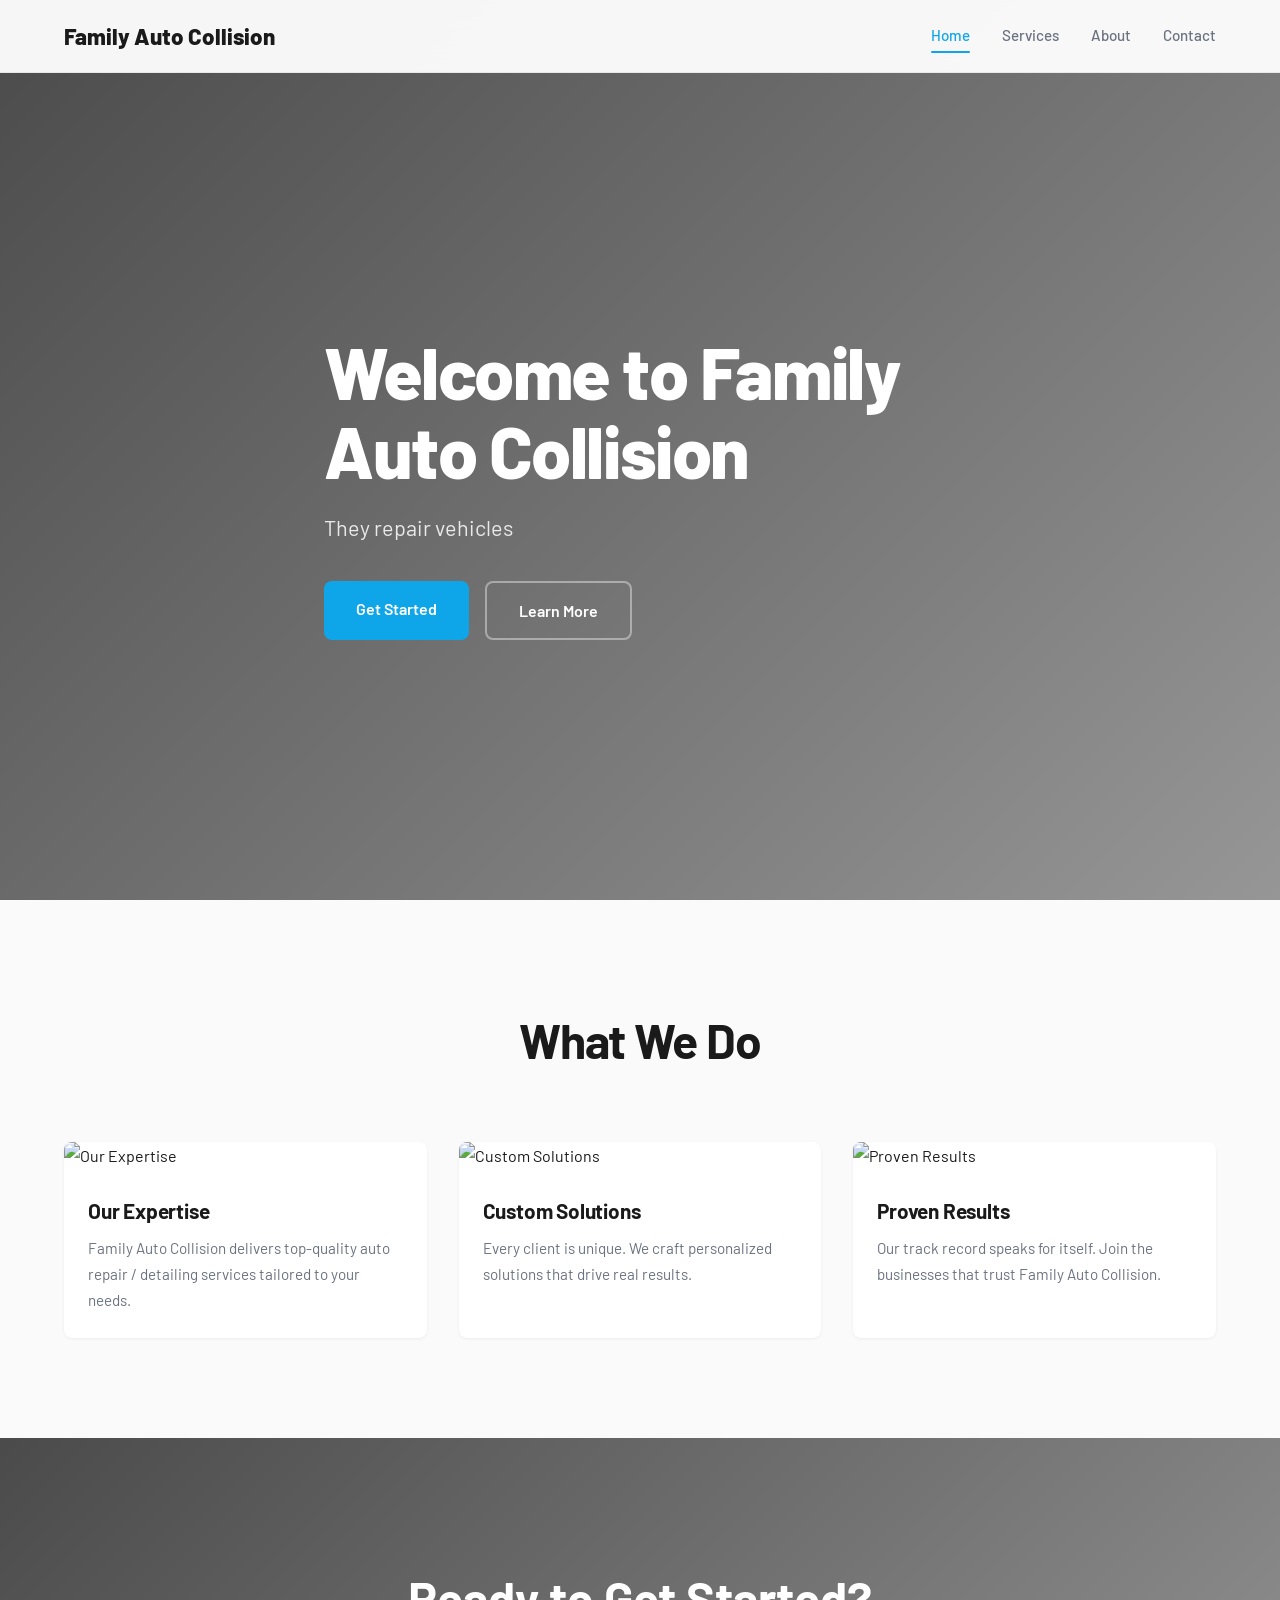
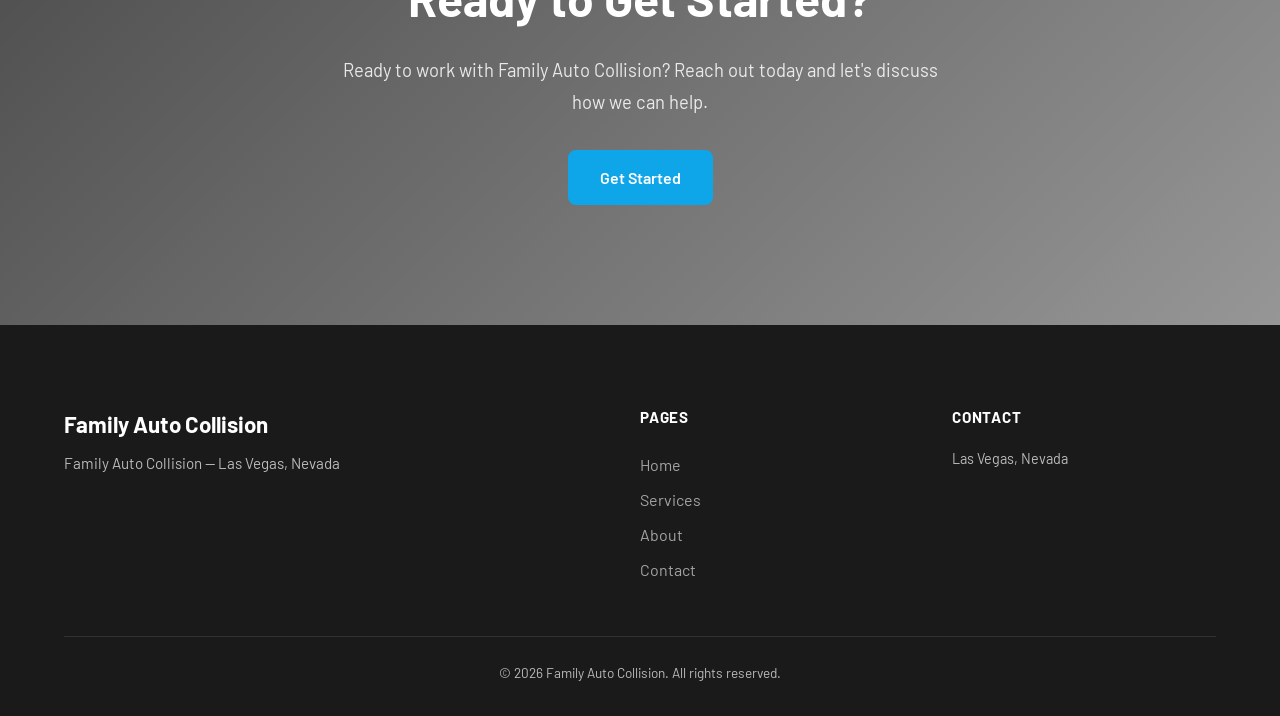
==== index.html @ 03ab0ad2 "Initial site build" ====
<!DOCTYPE html>
<html lang="en">
<head>
  <meta charset="UTF-8">
  <meta name="viewport" content="width=device-width, initial-scale=1.0">
  <title>Home | Family Auto Collision</title>
  <meta name="description" content="They repair vehicles">
  <meta property="og:title" content="Home | Family Auto Collision">
  <meta property="og:description" content="They repair vehicles">
  <meta property="og:image" content="https://images.pexels.com/photos/8986138/pexels-photo-8986138.jpeg?auto=compress&amp;cs=tinysrgb&amp;dpr=2&amp;h=650&amp;w=940">
  <meta property="og:type" content="website">
  <meta name="twitter:card" content="summary_large_image">
  <link rel="preconnect" href="https://fonts.googleapis.com">
  <link rel="preconnect" href="https://fonts.gstatic.com" crossorigin>
  <link href="https://fonts.googleapis.com/css2?family=Barlow:wght@400;600;700;800&family=Barlow:wght@300;400;500;600&display=swap" rel="stylesheet">
  <link rel="stylesheet" href="css/styles.css">
  <script type="application/ld+json">
  {
    "@context": "https://schema.org",
    "@type": "LocalBusiness",
    "name": "Family Auto Collision",
    "description": "They repair vehicles",
    "address": { "@type": "PostalAddress", "addressLocality": "Las Vegas, Nevada" }
  }
  </script>
</head>
<body>

  <nav class="navbar" id="navbar">
    <div class="container nav-container">
      <a href="index.html" class="logo">Family Auto Collision</a>
      <button class="hamburger" id="hamburger" aria-label="Toggle menu">
        <span></span><span></span><span></span>
      </button>
      <div class="nav-links" id="nav-links">
        <a href="index.html" class="active">Home</a>
          <a href="services.html" class="">Services</a>
          <a href="about.html" class="">About</a>
          <a href="contact.html" class="">Contact</a>
      </div>
    </div>
  </nav>

  <section class="hero" style="background-image: url('https://images.pexels.com/photos/8986138/pexels-photo-8986138.jpeg?auto=compress&amp;cs=tinysrgb&amp;dpr=2&amp;h=650&amp;w=940')">
    <div class="hero-overlay"></div>
    <div class="container hero-content">
      <h1 class="hero-title fade-in">Welcome to Family Auto Collision</h1>
      <p class="hero-subtitle fade-in">They repair vehicles</p>
      <div class="hero-ctas fade-in">
        <a href="contact.html" class="btn btn-primary">Get Started</a>
        <a href="services.html" class="btn btn-secondary">Learn More</a>
      </div>
    </div>
  </section>

  <section class="section services-preview">
    <div class="container">
      <h2 class="section-title fade-in">What We Do</h2>
      <div class="services-grid">
          <div class="service-card fade-in">
            <img src="https://images.pexels.com/photos/33814734/pexels-photo-33814734.jpeg?auto=compress&amp;cs=tinysrgb&amp;h=350" alt="Our Expertise" class="service-card-img" loading="lazy">
            <h3>Our Expertise</h3>
            <p>Family Auto Collision delivers top-quality auto repair / detailing services tailored to your needs.</p>
          </div>
          <div class="service-card fade-in">
            <img src="https://images.pexels.com/photos/474/black-and-white-car-vehicle-vintage.jpg?auto=compress&amp;cs=tinysrgb&amp;h=350" alt="Custom Solutions" class="service-card-img" loading="lazy">
            <h3>Custom Solutions</h3>
            <p>Every client is unique. We craft personalized solutions that drive real results.</p>
          </div>
          <div class="service-card fade-in">
            <img src="https://images.pexels.com/photos/17029940/pexels-photo-17029940.jpeg?auto=compress&amp;cs=tinysrgb&amp;h=350" alt="Proven Results" class="service-card-img" loading="lazy">
            <h3>Proven Results</h3>
            <p>Our track record speaks for itself. Join the businesses that trust Family Auto Collision.</p>
          </div>
      </div>
    </div>
  </section>


  <section class="section cta-section" style="background-image: url('https://images.pexels.com/photos/15319721/pexels-photo-15319721.jpeg?auto=compress&amp;cs=tinysrgb&amp;h=650&amp;w=940')">
    <div class="hero-overlay"></div>
    <div class="container cta-content">
      <h2 class="fade-in">Ready to Get Started?</h2>
      <p class="fade-in">Ready to work with Family Auto Collision? Reach out today and let's discuss how we can help.</p>
      <a href="contact.html" class="btn btn-primary fade-in">Get Started</a>
    </div>
  </section>


  <footer class="footer">
    <div class="container">
      <div class="footer-grid">
        <div class="footer-brand">
          <h3 class="footer-logo">Family Auto Collision</h3>
          <p class="footer-tagline">Family Auto Collision — Las Vegas, Nevada</p>
        </div>
        <div class="footer-links">
          <h4>Pages</h4>
          <a href="index.html">Home</a>
          <a href="services.html">Services</a>
          <a href="about.html">About</a>
          <a href="contact.html">Contact</a>
        </div>
        <div class="footer-contact">
          <h4>Contact</h4>
          <p>Las Vegas, Nevada</p>
          
        </div>
      </div>
      <div class="footer-bottom">
        <p>&copy; 2026 Family Auto Collision. All rights reserved.</p>
      </div>
    </div>
  </footer>
  <script src="js/main.js"></script>
</body>
</html>
---- css/styles.css ----
*, *::before, *::after { box-sizing: border-box; margin: 0; padding: 0; }

:root {
  --primary: #0EA5E9;
  --secondary: #df7849;
  --accent: #e8c630;
  --bg: #FAFAFA;
  --surface: #FFFFFF;
  --text: #1A1A1A;
  --text-muted: #6B7280;
  --radius: 8px;
  --font-display: 'Barlow', sans-serif;
  --font-body: 'Barlow', sans-serif;
}

html { scroll-behavior: smooth; }

body {
  font-family: var(--font-body);
  color: var(--text);
  background: var(--bg);
  line-height: 1.7;
  -webkit-font-smoothing: antialiased;
}

.container { max-width: 1200px; margin: 0 auto; padding: 0 24px; }

/* NAV */
.navbar {
  position: fixed; top: 0; left: 0; right: 0; z-index: 1000;
  background: rgba(255,255,255,0.95); backdrop-filter: blur(12px);
  border-bottom: 1px solid rgba(0,0,0,0.06);
  transition: box-shadow 0.3s;
}
.navbar.scrolled { box-shadow: 0 2px 20px rgba(0,0,0,0.08); }
.nav-container { display: flex; align-items: center; justify-content: space-between; height: 72px; }
.logo {
  font-family: var(--font-display); font-weight: 800; font-size: 1.4rem;
  color: var(--text); text-decoration: none;
}
.nav-links { display: flex; gap: 32px; }
.nav-links a {
  font-family: var(--font-body); font-weight: 500; font-size: 0.95rem;
  color: var(--text-muted); text-decoration: none; transition: color 0.2s;
  position: relative;
}
.nav-links a:hover, .nav-links a.active { color: var(--primary); }
.nav-links a.active::after {
  content: ''; position: absolute; bottom: -4px; left: 0; right: 0;
  height: 2px; background: var(--primary); border-radius: 1px;
}
.hamburger {
  display: none; flex-direction: column; gap: 5px; background: none;
  border: none; cursor: pointer; padding: 4px;
}
.hamburger span { display: block; width: 24px; height: 2px; background: var(--text); transition: 0.3s; border-radius: 1px; }
.hamburger.active span:nth-child(1) { transform: rotate(45deg) translate(5px, 5px); }
.hamburger.active span:nth-child(2) { opacity: 0; }
.hamburger.active span:nth-child(3) { transform: rotate(-45deg) translate(5px, -5px); }

/* HERO */
.hero {
  min-height: 100vh; display: flex; align-items: center;
  background-size: cover; background-position: center; position: relative;
}
.hero-overlay {
  position: absolute; inset: 0;
  background: linear-gradient(135deg, rgba(0,0,0,0.7) 0%, rgba(0,0,0,0.4) 100%);
}
.hero-content { position: relative; z-index: 1; max-width: 680px; padding-top: 72px; }
.hero-title {
  font-family: var(--font-display); font-size: clamp(2.5rem, 6vw, 4.5rem);
  font-weight: 800; color: #fff; line-height: 1.1; margin-bottom: 20px;
  letter-spacing: -0.02em;
}
.hero-subtitle { font-size: clamp(1.1rem, 2vw, 1.35rem); color: rgba(255,255,255,0.85); margin-bottom: 36px; line-height: 1.6; }
.hero-ctas { display: flex; gap: 16px; flex-wrap: wrap; }

/* BUTTONS */
.btn {
  display: inline-block; padding: 14px 32px; border-radius: var(--radius);
  font-family: var(--font-body); font-weight: 600; font-size: 1rem;
  text-decoration: none; transition: all 0.25s; cursor: pointer; border: none;
}
.btn-primary { background: var(--primary); color: #fff; }
.btn-primary:hover { filter: brightness(1.1); transform: translateY(-2px); box-shadow: 0 8px 25px rgba(0,0,0,0.15); }
.btn-secondary { background: transparent; color: #fff; border: 2px solid rgba(255,255,255,0.4); }
.btn-secondary:hover { border-color: #fff; background: rgba(255,255,255,0.1); }

/* SECTIONS */
.section { padding: 100px 0; }
.section-alt { background: var(--bg); }
.section-title {
  font-family: var(--font-display); font-size: clamp(2rem, 4vw, 3rem);
  font-weight: 700; text-align: center; margin-bottom: 60px;
  letter-spacing: -0.02em;
}
.page-hero {
  padding: 140px 0 60px; background: var(--surface);
  border-bottom: 1px solid rgba(0,0,0,0.06);
}
.page-hero h1 {
  font-family: var(--font-display); font-size: clamp(2.5rem, 5vw, 3.5rem);
  font-weight: 800; letter-spacing: -0.02em;
}
.page-hero p { color: var(--text-muted); font-size: 1.2rem; margin-top: 12px; }

/* SERVICES */
.services-grid { display: grid; grid-template-columns: repeat(auto-fit, minmax(320px, 1fr)); gap: 32px; }
.service-card {
  background: var(--surface); border-radius: var(--radius); overflow: hidden;
  box-shadow: 0 1px 3px rgba(0,0,0,0.06); transition: transform 0.3s, box-shadow 0.3s;
}
.service-card:hover { transform: translateY(-6px); box-shadow: 0 12px 40px rgba(0,0,0,0.1); }
.service-card-img { width: 100%; height: 220px; object-fit: cover; }
.service-card h3 {
  font-family: var(--font-display); font-size: 1.3rem; font-weight: 700;
  padding: 24px 24px 8px; letter-spacing: -0.01em;
}
.service-card p { padding: 0 24px 24px; color: var(--text-muted); font-size: 0.95rem; }

.services-detail-list { display: flex; flex-direction: column; gap: 80px; }
.service-detail {
  display: grid; grid-template-columns: 1fr 1fr; gap: 48px; align-items: center;
}
.service-detail:nth-child(even) { direction: rtl; }
.service-detail:nth-child(even) > * { direction: ltr; }
.service-detail-img { width: 100%; border-radius: var(--radius); object-fit: cover; aspect-ratio: 4/3; }
.service-detail-content h2 {
  font-family: var(--font-display); font-size: 2rem; font-weight: 700;
  margin-bottom: 16px; letter-spacing: -0.02em;
}
.service-detail-content p { color: var(--text-muted); margin-bottom: 24px; line-height: 1.7; }

/* TESTIMONIALS */
.testimonials-section { background: var(--surface); }
.testimonials-grid { display: grid; grid-template-columns: repeat(auto-fit, minmax(300px, 1fr)); gap: 32px; }
.testimonial-card {
  padding: 32px; background: var(--bg); border-radius: var(--radius);
  border: 1px solid rgba(0,0,0,0.06);
}
.stars { color: var(--accent); font-size: 1.2rem; margin-bottom: 16px; }
.testimonial-text { font-style: italic; color: var(--text); line-height: 1.7; margin-bottom: 16px; }
.testimonial-author { font-weight: 600; color: var(--text-muted); font-size: 0.9rem; }

/* CTA SECTION */
.cta-section {
  position: relative; background-size: cover; background-position: center;
  text-align: center; padding: 120px 0;
}
.cta-content { position: relative; z-index: 1; }
.cta-content h2 {
  font-family: var(--font-display); color: #fff;
  font-size: clamp(2rem, 4vw, 3rem); font-weight: 700; margin-bottom: 16px;
}
.cta-content p { color: rgba(255,255,255,0.85); font-size: 1.15rem; margin-bottom: 32px; max-width: 600px; margin-inline: auto; }

/* ABOUT */
.about-grid { display: grid; grid-template-columns: 1fr 1fr; gap: 64px; align-items: center; }
.about-grid-reverse { direction: rtl; }
.about-grid-reverse > * { direction: ltr; }
.about-text h2 {
  font-family: var(--font-display); font-size: 2.2rem; font-weight: 700;
  margin-bottom: 20px; letter-spacing: -0.02em;
}
.about-text p { color: var(--text-muted); line-height: 1.8; }
.about-image img { width: 100%; border-radius: var(--radius); object-fit: cover; aspect-ratio: 4/3; }

/* CONTACT */
.contact-grid { display: grid; grid-template-columns: 1.2fr 0.8fr; gap: 64px; }
.contact-form { display: flex; flex-direction: column; gap: 20px; }
.form-group { display: flex; flex-direction: column; gap: 6px; }
.form-group label { font-weight: 500; font-size: 0.9rem; color: var(--text); }
.form-group input, .form-group textarea {
  padding: 12px 16px; border: 1px solid rgba(0,0,0,0.12); border-radius: var(--radius);
  font-family: var(--font-body); font-size: 1rem; transition: border-color 0.2s;
  background: var(--surface);
}
.form-group input:focus, .form-group textarea:focus {
  outline: none; border-color: var(--primary); box-shadow: 0 0 0 3px rgba(13,148,136,0.1);
}
.contact-info h3 {
  font-family: var(--font-display); font-size: 1.5rem; font-weight: 700; margin-bottom: 24px;
}
.info-item { margin-bottom: 20px; }
.info-item strong { display: block; font-size: 0.85rem; text-transform: uppercase; letter-spacing: 0.05em; color: var(--primary); margin-bottom: 4px; }
.info-item p { color: var(--text-muted); }

/* FOOTER */
.footer { background: var(--text); color: rgba(255,255,255,0.7); padding: 80px 0 32px; }
.footer-grid { display: grid; grid-template-columns: 2fr 1fr 1fr; gap: 48px; margin-bottom: 48px; }
.footer-logo { font-family: var(--font-display); color: #fff; font-size: 1.4rem; margin-bottom: 8px; }
.footer-tagline { font-size: 0.95rem; }
.footer-links h4, .footer-contact h4 {
  color: #fff; font-family: var(--font-display); font-size: 0.95rem;
  text-transform: uppercase; letter-spacing: 0.05em; margin-bottom: 16px;
}
.footer-links a { display: block; color: rgba(255,255,255,0.6); text-decoration: none; padding: 4px 0; transition: color 0.2s; }
.footer-links a:hover { color: #fff; }
.footer-contact p { font-size: 0.9rem; margin-bottom: 4px; }
.footer-bottom {
  border-top: 1px solid rgba(255,255,255,0.1); padding-top: 24px; text-align: center; font-size: 0.85rem;
}

/* ANIMATIONS */
.fade-in { opacity: 0; transform: translateY(24px); transition: opacity 0.6s ease, transform 0.6s ease; }
.fade-in.visible { opacity: 1; transform: translateY(0); }

/* RESPONSIVE */
@media (max-width: 768px) {
  .hamburger { display: flex; }
  .nav-links {
    position: fixed; top: 72px; left: 0; right: 0; background: var(--surface);
    flex-direction: column; padding: 24px; gap: 16px;
    transform: translateY(-100%); opacity: 0; transition: 0.3s; pointer-events: none;
    box-shadow: 0 4px 20px rgba(0,0,0,0.1);
  }
  .nav-links.open { transform: translateY(0); opacity: 1; pointer-events: all; }
  .hero-content { padding: 0 8px; padding-top: 72px; }
  .services-grid { grid-template-columns: 1fr; }
  .service-detail { grid-template-columns: 1fr; }
  .service-detail:nth-child(even) { direction: ltr; }
  .about-grid, .about-grid-reverse { grid-template-columns: 1fr; direction: ltr; }
  .contact-grid { grid-template-columns: 1fr; }
  .footer-grid { grid-template-columns: 1fr; }
  .testimonials-grid { grid-template-columns: 1fr; }
}
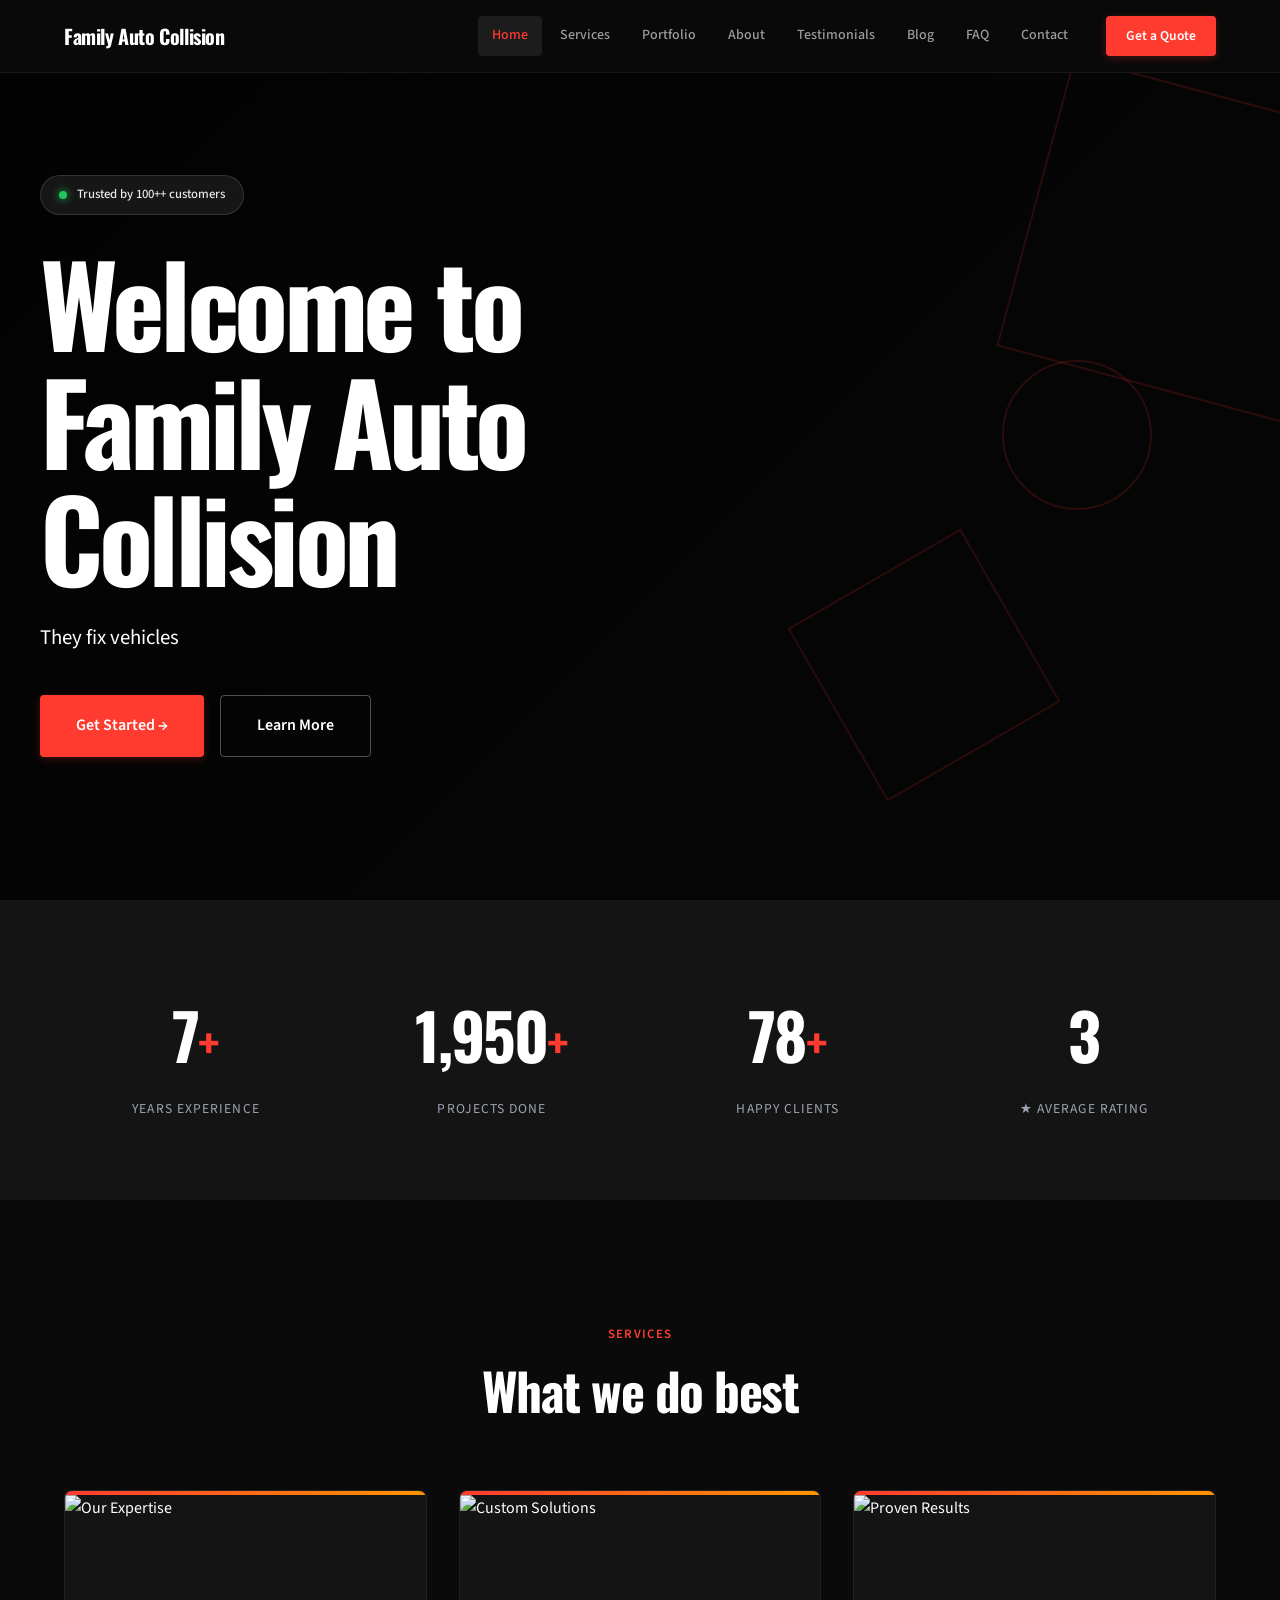
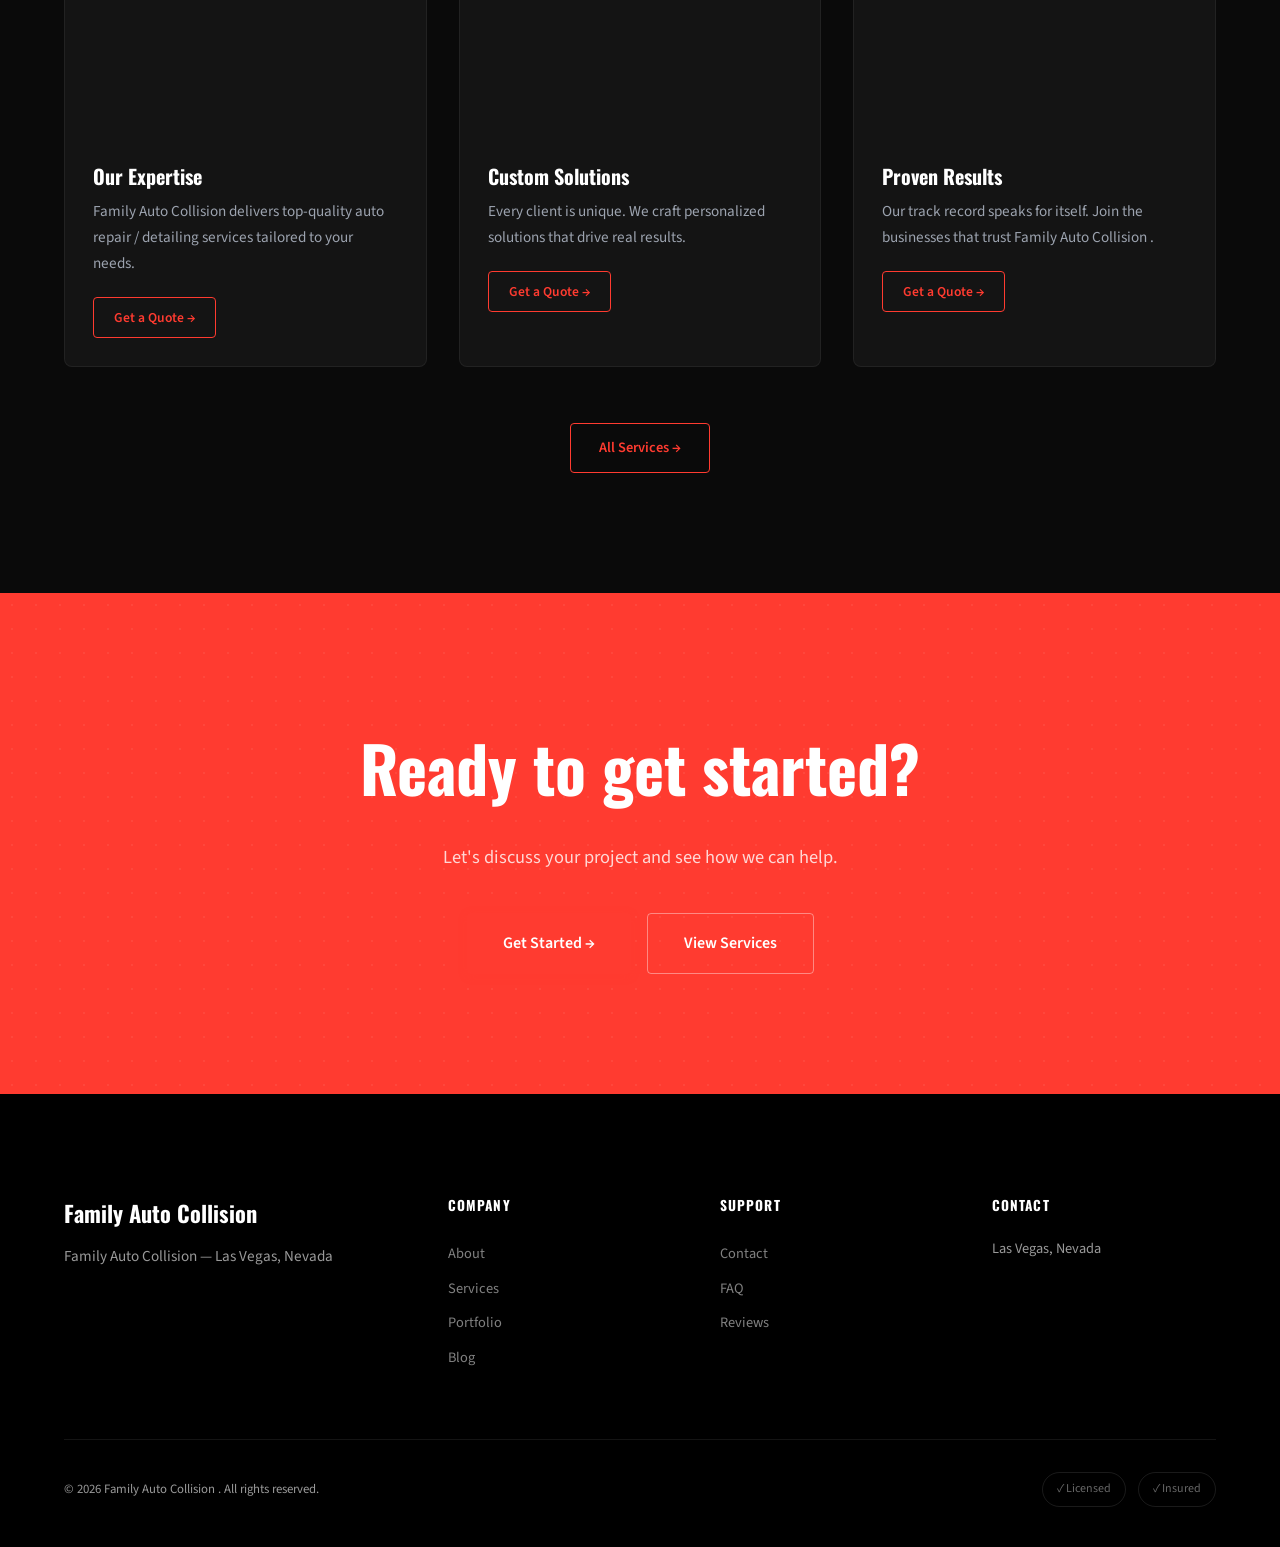
==== commit 9526e9db: "Initial site build" ====
--- a/index.html
+++ b/index.html
@@ -1,114 +1,160 @@
 <!DOCTYPE html>
-<html lang="en">
+<html lang="en" data-personality="bold">
 <head>
   <meta charset="UTF-8">
   <meta name="viewport" content="width=device-width, initial-scale=1.0">
-  <title>Home | Family Auto Collision</title>
-  <meta name="description" content="They repair vehicles">
-  <meta property="og:title" content="Home | Family Auto Collision">
-  <meta property="og:description" content="They repair vehicles">
-  <meta property="og:image" content="https://images.pexels.com/photos/8986138/pexels-photo-8986138.jpeg?auto=compress&amp;cs=tinysrgb&amp;dpr=2&amp;h=650&amp;w=940">
+  <title>Home | Family Auto Collision </title>
+  <meta name="description" content="They fix vehicles ">
+  <meta property="og:title" content="Home | Family Auto Collision ">
+  <meta property="og:description" content="They fix vehicles ">
+  <meta property="og:image" content="https://images.pexels.com/photos/33814734/pexels-photo-33814734.jpeg?auto=compress&amp;cs=tinysrgb&amp;dpr=2&amp;h=650&amp;w=940">
   <meta property="og:type" content="website">
   <meta name="twitter:card" content="summary_large_image">
   <link rel="preconnect" href="https://fonts.googleapis.com">
   <link rel="preconnect" href="https://fonts.gstatic.com" crossorigin>
-  <link href="https://fonts.googleapis.com/css2?family=Barlow:wght@400;600;700;800&family=Barlow:wght@300;400;500;600&display=swap" rel="stylesheet">
+  <link href="https://fonts.googleapis.com/css2?family=Oswald:wght@300;400;500;600;700;800;900&family=Source%20Sans%203:wght@300;400;500;600&display=swap" rel="stylesheet">
   <link rel="stylesheet" href="css/styles.css">
   <script type="application/ld+json">
-  {
-    "@context": "https://schema.org",
-    "@type": "LocalBusiness",
-    "name": "Family Auto Collision",
-    "description": "They repair vehicles",
-    "address": { "@type": "PostalAddress", "addressLocality": "Las Vegas, Nevada" }
-  }
+  { "@context":"https://schema.org", "@type":"LocalBusiness",
+    "name":"Family Auto Collision ", "description":"They fix vehicles ",
+    "address":{"@type":"PostalAddress","addressLocality":"Las Vegas, Nevada"} }
   </script>
 </head>
 <body>
 
-  <nav class="navbar" id="navbar">
-    <div class="container nav-container">
-      <a href="index.html" class="logo">Family Auto Collision</a>
-      <button class="hamburger" id="hamburger" aria-label="Toggle menu">
+  <nav class="nav nav--dark" id="nav">
+    <div class="nav__inner">
+      <a href="index.html" class="nav__logo">Family Auto Collision </a>
+      <button class="nav__toggle" id="navToggle" aria-label="Menu">
         <span></span><span></span><span></span>
       </button>
-      <div class="nav-links" id="nav-links">
-        <a href="index.html" class="active">Home</a>
-          <a href="services.html" class="">Services</a>
-          <a href="about.html" class="">About</a>
-          <a href="contact.html" class="">Contact</a>
+      <div class="nav__menu" id="navMenu">
+        <div class="nav__links"><a href="index.html" class="active">Home</a>
+            <a href="services.html" class="">Services</a>
+            <a href="portfolio.html" class="">Portfolio</a>
+            <a href="about.html" class="">About</a>
+            <a href="testimonials.html" class="">Testimonials</a>
+            <a href="blog.html" class="">Blog</a>
+            <a href="faq.html" class="">FAQ</a>
+            <a href="contact.html" class="">Contact</a></div>
+        <a href="contact.html" class="btn btn--sm btn--primary nav__cta">Get a Quote</a>
       </div>
     </div>
   </nav>
 
-  <section class="hero" style="background-image: url('https://images.pexels.com/photos/8986138/pexels-photo-8986138.jpeg?auto=compress&amp;cs=tinysrgb&amp;dpr=2&amp;h=650&amp;w=940')">
-    <div class="hero-overlay"></div>
-    <div class="container hero-content">
-      <h1 class="hero-title fade-in">Welcome to Family Auto Collision</h1>
-      <p class="hero-subtitle fade-in">They repair vehicles</p>
-      <div class="hero-ctas fade-in">
-        <a href="contact.html" class="btn btn-primary">Get Started</a>
-        <a href="services.html" class="btn btn-secondary">Learn More</a>
+  <section class="hero hero--bold" style="--hero-bg:url('https://images.pexels.com/photos/33814734/pexels-photo-33814734.jpeg?auto=compress&amp;cs=tinysrgb&amp;dpr=2&amp;h=650&amp;w=940')">
+    <div class="hero__bg"></div>
+    <div class="hero__overlay"></div>
+    <div class="hero__geometric"><div></div><div></div><div></div></div>
+    <div class="container hero__inner">
+      <div class="hero__content">
+        <div class="hero__badge reveal"><span class="hero__badge-dot"></span>Trusted by 100++ customers</div>
+        <h1 class="hero__title reveal">Welcome to Family Auto Collision </h1>
+        <p class="hero__subtitle reveal">They fix vehicles </p>
+        <div class="hero__actions reveal">
+          <a href="contact.html" class="btn btn--primary btn--lg">Get Started →</a>
+          <a href="services.html" class="btn btn--ghost btn--lg">Learn More</a>
+        </div>
       </div>
     </div>
   </section>
 
-  <section class="section services-preview">
+  <section class="stats ">
     <div class="container">
-      <h2 class="section-title fade-in">What We Do</h2>
-      <div class="services-grid">
-          <div class="service-card fade-in">
-            <img src="https://images.pexels.com/photos/33814734/pexels-photo-33814734.jpeg?auto=compress&amp;cs=tinysrgb&amp;h=350" alt="Our Expertise" class="service-card-img" loading="lazy">
-            <h3>Our Expertise</h3>
-            <p>Family Auto Collision delivers top-quality auto repair / detailing services tailored to your needs.</p>
-          </div>
-          <div class="service-card fade-in">
-            <img src="https://images.pexels.com/photos/474/black-and-white-car-vehicle-vintage.jpg?auto=compress&amp;cs=tinysrgb&amp;h=350" alt="Custom Solutions" class="service-card-img" loading="lazy">
-            <h3>Custom Solutions</h3>
-            <p>Every client is unique. We craft personalized solutions that drive real results.</p>
-          </div>
-          <div class="service-card fade-in">
-            <img src="https://images.pexels.com/photos/17029940/pexels-photo-17029940.jpeg?auto=compress&amp;cs=tinysrgb&amp;h=350" alt="Proven Results" class="service-card-img" loading="lazy">
-            <h3>Proven Results</h3>
-            <p>Our track record speaks for itself. Join the businesses that trust Family Auto Collision.</p>
-          </div>
+      <div class="stats__grid">
+        <div class="stats__item reveal">
+          <span class="stats__number" data-count="10">0</span><span class="stats__plus">+</span>
+          <span class="stats__label">Years Experience</span>
+        </div>
+        <div class="stats__item reveal">
+          <span class="stats__number" data-count="2500">0</span><span class="stats__plus">+</span>
+          <span class="stats__label">Projects Done</span>
+        </div>
+        <div class="stats__item reveal">
+          <span class="stats__number" data-count="100">0</span><span class="stats__plus">+</span>
+          <span class="stats__label">Happy Clients</span>
+        </div>
+        <div class="stats__item reveal">
+          <span class="stats__number" data-count="5.0">0</span>
+          <span class="stats__label">★ Average Rating</span>
+        </div>
+      </div>
+    </div>
+  </section>
+  <section class="section">
+    <div class="container">
+      <div class="section__header"><span class="section__badge reveal">Services</span>
+        <h2 class="section__title reveal">What we do best</h2></div>
+      <div class="grid grid--3">
+            <div class="card reveal">
+              <div class="card__accent"></div>
+              <img src="https://images.pexels.com/photos/33814734/pexels-photo-33814734.jpeg?auto=compress&amp;cs=tinysrgb&amp;h=350" alt="Our Expertise" class="card__img" loading="lazy">
+              <div class="card__body">
+                <h3 class="card__title">Our Expertise</h3>
+                <p class="card__text">Family Auto Collision  delivers top-quality auto repair / detailing services tailored to your needs.</p>
+                <a href="contact.html" class="btn btn--sm btn--outline">Get a Quote →</a>
+              </div>
+            </div>
+            <div class="card reveal">
+              <div class="card__accent"></div>
+              <img src="https://images.pexels.com/photos/474/black-and-white-car-vehicle-vintage.jpg?auto=compress&amp;cs=tinysrgb&amp;h=350" alt="Custom Solutions" class="card__img" loading="lazy">
+              <div class="card__body">
+                <h3 class="card__title">Custom Solutions</h3>
+                <p class="card__text">Every client is unique. We craft personalized solutions that drive real results.</p>
+                <a href="contact.html" class="btn btn--sm btn--outline">Get a Quote →</a>
+              </div>
+            </div>
+            <div class="card reveal">
+              <div class="card__accent"></div>
+              <img src="https://images.pexels.com/photos/17029940/pexels-photo-17029940.jpeg?auto=compress&amp;cs=tinysrgb&amp;h=350" alt="Proven Results" class="card__img" loading="lazy">
+              <div class="card__body">
+                <h3 class="card__title">Proven Results</h3>
+                <p class="card__text">Our track record speaks for itself. Join the businesses that trust Family Auto Collision .</p>
+                <a href="contact.html" class="btn btn--sm btn--outline">Get a Quote →</a>
+              </div>
+            </div></div>
+      <div class="section__cta reveal"><a href="services.html" class="btn btn--outline">All Services →</a></div>
+    </div>
+  </section>
+
+
+  <section class="cta-block">
+    <div class="cta-block__pattern"></div>
+    <div class="container cta-block__inner">
+      <h2 class="cta-block__title reveal">Ready to get started?</h2>
+      <p class="cta-block__text reveal">Let's discuss your project and see how we can help.</p>
+      <div class="cta-block__buttons reveal">
+        <a href="contact.html" class="btn btn--primary btn--lg">Get Started →</a>
+        <a href="services.html" class="btn btn--outline-white btn--lg">View Services</a>
       </div>
     </div>
   </section>
 
-
-  <section class="section cta-section" style="background-image: url('https://images.pexels.com/photos/15319721/pexels-photo-15319721.jpeg?auto=compress&amp;cs=tinysrgb&amp;h=650&amp;w=940')">
-    <div class="hero-overlay"></div>
-    <div class="container cta-content">
-      <h2 class="fade-in">Ready to Get Started?</h2>
-      <p class="fade-in">Ready to work with Family Auto Collision? Reach out today and let's discuss how we can help.</p>
-      <a href="contact.html" class="btn btn-primary fade-in">Get Started</a>
-    </div>
-  </section>
-
-
   <footer class="footer">
     <div class="container">
-      <div class="footer-grid">
-        <div class="footer-brand">
-          <h3 class="footer-logo">Family Auto Collision</h3>
-          <p class="footer-tagline">Family Auto Collision — Las Vegas, Nevada</p>
+      <div class="footer__top">
+        <div class="footer__brand">
+          <a href="index.html" class="footer__logo">Family Auto Collision </a>
+          <p class="footer__tagline">Family Auto Collision  — Las Vegas, Nevada</p>
         </div>
-        <div class="footer-links">
-          <h4>Pages</h4>
-          <a href="index.html">Home</a>
-          <a href="services.html">Services</a>
-          <a href="about.html">About</a>
-          <a href="contact.html">Contact</a>
+        <div class="footer__col">
+          <h4>Company</h4>
+          <a href="about.html">About</a><a href="services.html">Services</a>
+          <a href="portfolio.html">Portfolio</a><a href="blog.html">Blog</a>
         </div>
-        <div class="footer-contact">
+        <div class="footer__col">
+          <h4>Support</h4>
+          <a href="contact.html">Contact</a><a href="faq.html">FAQ</a>
+          <a href="testimonials.html">Reviews</a>
+        </div>
+        <div class="footer__col">
           <h4>Contact</h4>
           <p>Las Vegas, Nevada</p>
-          
         </div>
       </div>
-      <div class="footer-bottom">
-        <p>&copy; 2026 Family Auto Collision. All rights reserved.</p>
+      <div class="footer__bottom">
+        <p>&copy; 2026 Family Auto Collision . All rights reserved.</p>
+        <div class="footer__badges"><span class="badge">✓ Licensed</span><span class="badge">✓ Insured</span></div>
       </div>
     </div>
   </footer>
--- a/css/styles.css
+++ b/css/styles.css
@@ -1,227 +1,261 @@
 *, *::before, *::after { box-sizing: border-box; margin: 0; padding: 0; }
-
 :root {
-  --primary: #0EA5E9;
-  --secondary: #df7849;
-  --accent: #e8c630;
-  --bg: #FAFAFA;
-  --surface: #FFFFFF;
-  --text: #1A1A1A;
-  --text-muted: #6B7280;
-  --radius: 8px;
-  --font-display: 'Barlow', sans-serif;
-  --font-body: 'Barlow', sans-serif;
+  --primary: #FF3B30; --secondary: #1A1A1A; --accent: #FF9500;
+  --bg: #0A0A0A; --surface: #141414; --surface-alt: #1E1E1E;
+  --text: #FFFFFF; --text-muted: #9CA3AF; --text-light: #6B7280;
+  --hero-bg-color: #000000; --hero-text: #FFFFFF;
+  --radius: 4px; --radius-lg: 8px;
+  --font-display: 'Oswald', system-ui, sans-serif;
+  --font-body: 'Source Sans 3', system-ui, sans-serif;
+  --display-weight: 900; --body-weight: 400;
+  --headline-size: clamp(3.5rem, 9vw, 7rem);
+  --section-padding: 120px;
+  --transition: 0.3s cubic-bezier(0.4, 0, 0.2, 1);
+  --shadow-sm: 0 1px 3px rgba(0,0,0,0.3);
+  --shadow-md: 0 4px 16px rgba(0,0,0,0.4);
+  --shadow-lg: 0 12px 40px rgba(0,0,0,0.5);
+  --shadow-xl: 0 24px 64px rgba(0,0,0,0.6);
 }
-
 html { scroll-behavior: smooth; }
-
-body {
-  font-family: var(--font-body);
-  color: var(--text);
-  background: var(--bg);
-  line-height: 1.7;
-  -webkit-font-smoothing: antialiased;
-}
-
+body { font-family: var(--font-body); font-weight: var(--body-weight); color: var(--text); background: var(--bg); line-height: 1.7; -webkit-font-smoothing: antialiased; overflow-x: hidden; }
 .container { max-width: 1200px; margin: 0 auto; padding: 0 24px; }
+.container--sm { max-width: 800px; }
 
 /* NAV */
-.navbar {
-  position: fixed; top: 0; left: 0; right: 0; z-index: 1000;
-  background: rgba(255,255,255,0.95); backdrop-filter: blur(12px);
-  border-bottom: 1px solid rgba(0,0,0,0.06);
-  transition: box-shadow 0.3s;
-}
-.navbar.scrolled { box-shadow: 0 2px 20px rgba(0,0,0,0.08); }
-.nav-container { display: flex; align-items: center; justify-content: space-between; height: 72px; }
-.logo {
-  font-family: var(--font-display); font-weight: 800; font-size: 1.4rem;
-  color: var(--text); text-decoration: none;
-}
-.nav-links { display: flex; gap: 32px; }
-.nav-links a {
-  font-family: var(--font-body); font-weight: 500; font-size: 0.95rem;
-  color: var(--text-muted); text-decoration: none; transition: color 0.2s;
-  position: relative;
-}
-.nav-links a:hover, .nav-links a.active { color: var(--primary); }
-.nav-links a.active::after {
-  content: ''; position: absolute; bottom: -4px; left: 0; right: 0;
-  height: 2px; background: var(--primary); border-radius: 1px;
-}
-.hamburger {
-  display: none; flex-direction: column; gap: 5px; background: none;
-  border: none; cursor: pointer; padding: 4px;
-}
-.hamburger span { display: block; width: 24px; height: 2px; background: var(--text); transition: 0.3s; border-radius: 1px; }
-.hamburger.active span:nth-child(1) { transform: rotate(45deg) translate(5px, 5px); }
-.hamburger.active span:nth-child(2) { opacity: 0; }
-.hamburger.active span:nth-child(3) { transform: rotate(-45deg) translate(5px, -5px); }
-
-/* HERO */
-.hero {
-  min-height: 100vh; display: flex; align-items: center;
-  background-size: cover; background-position: center; position: relative;
-}
-.hero-overlay {
-  position: absolute; inset: 0;
-  background: linear-gradient(135deg, rgba(0,0,0,0.7) 0%, rgba(0,0,0,0.4) 100%);
-}
-.hero-content { position: relative; z-index: 1; max-width: 680px; padding-top: 72px; }
-.hero-title {
-  font-family: var(--font-display); font-size: clamp(2.5rem, 6vw, 4.5rem);
-  font-weight: 800; color: #fff; line-height: 1.1; margin-bottom: 20px;
-  letter-spacing: -0.02em;
-}
-.hero-subtitle { font-size: clamp(1.1rem, 2vw, 1.35rem); color: rgba(255,255,255,0.85); margin-bottom: 36px; line-height: 1.6; }
-.hero-ctas { display: flex; gap: 16px; flex-wrap: wrap; }
+.nav { position: fixed; top: 0; left: 0; right: 0; z-index: 1000; background: rgba(10,10,10,0.9); backdrop-filter: blur(20px); border-bottom: 1px solid rgba(255,255,255,0.06); transition: var(--transition); }
+.nav.scrolled { box-shadow: 0 1px 12px rgba(0,0,0,0.4); }
+.nav__inner { max-width: 1200px; margin: 0 auto; padding: 0 24px; display: flex; align-items: center; justify-content: space-between; height: 72px; }
+.nav__logo { font-family: var(--font-display); font-weight: var(--display-weight); font-size: 1.25rem; color: #fff; text-decoration: none; letter-spacing: -0.02em; }
+.nav__menu { display: flex; align-items: center; gap: 8px; }
+.nav__links { display: flex; gap: 4px; }
+.nav__links a { font-weight: 500; font-size: 0.875rem; color: rgba(255,255,255,0.6); text-decoration: none; padding: 8px 14px; border-radius: var(--radius); transition: var(--transition); }
+.nav__links a:hover { color: #fff; background: rgba(255,255,255,0.06); }
+.nav__links a.active { color: var(--primary); background: rgba(255,255,255,0.08); }
+.nav__cta { margin-left: 16px; }
+.nav__toggle { display: none; flex-direction: column; gap: 5px; background: none; border: none; cursor: pointer; padding: 8px; z-index: 1001; }
+.nav__toggle span { display: block; width: 22px; height: 2px; background: #fff; transition: var(--transition); border-radius: 2px; }
+.nav__toggle.active span:nth-child(1) { transform: rotate(45deg) translate(5px,5px); }
+.nav__toggle.active span:nth-child(2) { opacity: 0; }
+.nav__toggle.active span:nth-child(3) { transform: rotate(-45deg) translate(5px,-5px); }
+
+/* HERO BASE */
+.hero { min-height: 100vh; display: flex; align-items: center; position: relative; overflow: hidden; padding-top: 72px; }
+.hero__bg { position: absolute; inset: 0; background-image: var(--hero-bg); background-size: cover; background-position: center; }
+.hero__overlay { position: absolute; inset: 0; background: linear-gradient(135deg, rgba(0,0,0,0.75), rgba(0,0,0,0.4)); }
+.hero__inner { position: relative; z-index: 2; padding: 80px 0 120px; width: 100%; }
+.hero__content { max-width: 720px; }
+.hero__badge { display: inline-flex; align-items: center; gap: 10px; padding: 8px 18px; border-radius: 100px; font-size: 0.8rem; font-weight: 500; margin-bottom: 28px; }
+.hero__badge-dot { width: 8px; height: 8px; background: #22c55e; border-radius: 50%; box-shadow: 0 0 8px #22c55e; animation: pulse 2s infinite; }
+@keyframes pulse { 0%,100% { opacity:1; } 50% { opacity:0.4; } }
+.hero__title { font-family: var(--font-display); font-size: var(--headline-size); font-weight: var(--display-weight); line-height: 1.05; letter-spacing: -0.04em; margin-bottom: 24px; }
+.hero__subtitle { font-size: clamp(1.1rem, 2vw, 1.3rem); line-height: 1.7; margin-bottom: 40px; max-width: 560px; }
+.hero__actions { display: flex; gap: 16px; flex-wrap: wrap; }
+.hero__divider { width: 48px; height: 2px; background: var(--accent); margin-bottom: 24px; }
+
+/* HERO VARIANTS */
+.hero--bold .hero__title, .hero--bold .hero__subtitle { color: #fff; }
+.hero--bold .hero__badge { background: rgba(255,255,255,0.08); border: 1px solid rgba(255,255,255,0.12); color: rgba(255,255,255,0.9); }
+.hero--bold .hero__geometric { position: absolute; inset: 0; z-index: 1; overflow: hidden; }
+.hero--bold .hero__geometric div { position: absolute; border: 2px solid var(--primary); opacity: 0.15; }
+.hero--bold .hero__geometric div:nth-child(1) { width: 300px; height: 300px; top: 10%; right: -50px; transform: rotate(15deg); }
+.hero--bold .hero__geometric div:nth-child(2) { width: 200px; height: 200px; bottom: 15%; right: 20%; transform: rotate(-30deg); }
+.hero--bold .hero__geometric div:nth-child(3) { width: 150px; height: 150px; top: 40%; right: 10%; border-radius: 50%; }
+
+.hero--elegant { background: var(--hero-bg-color); min-height: 90vh; }
+.hero--elegant .hero__inner--split { display: grid; grid-template-columns: 1fr 1fr; gap: 80px; align-items: center; }
+.hero--elegant .hero__title { color: var(--hero-text); font-weight: 600; letter-spacing: -0.03em; }
+.hero--elegant .hero__subtitle { color: var(--text-muted); }
+.hero--elegant .hero__media img { width: 100%; border-radius: var(--radius-lg); object-fit: cover; aspect-ratio: 3/4; }
+
+.hero--friendly { background: var(--hero-bg-color); }
+.hero--friendly .hero__title { color: var(--hero-text); }
+.hero--friendly .hero__subtitle { color: var(--text-muted); margin-left: auto; margin-right: auto; }
+.hero--friendly .hero__badge { background: var(--surface); border: 1px solid rgba(0,0,0,0.08); color: var(--text); font-size: 1rem; padding: 10px 24px; border-radius: var(--radius-lg); }
+.hero--friendly .hero__shapes { position: absolute; inset: 0; overflow: hidden; z-index: 0; }
+.hero--friendly .hero__shapes div { position: absolute; border-radius: 50%; opacity: 0.08; }
+.hero--friendly .hero__shapes div:nth-child(1) { width: 400px; height: 400px; background: var(--primary); top: -100px; right: -100px; }
+.hero--friendly .hero__shapes div:nth-child(2) { width: 300px; height: 300px; background: var(--secondary); bottom: -50px; left: -80px; }
+.hero--friendly .hero__shapes div:nth-child(3) { width: 200px; height: 200px; background: var(--accent); top: 50%; left: 60%; }
+
+.hero--modern { background: var(--hero-bg-color); }
+.hero--modern .hero__mesh { position: absolute; inset: 0; background: radial-gradient(at 30% 20%, color-mix(in srgb, var(--primary) 8%, transparent) 0%, transparent 60%), radial-gradient(at 70% 80%, color-mix(in srgb, var(--accent) 6%, transparent) 0%, transparent 50%); }
+.hero--modern .hero__title { color: var(--hero-text); }
+.hero--modern .hero__subtitle { color: var(--text-muted); margin-left: auto; margin-right: auto; }
+.hero--modern .hero__badge { background: var(--surface); border: 1px solid rgba(0,0,0,0.08); color: var(--text-muted); }
+
+.hero--trustworthy .hero__title { color: #fff; }
+.hero--trustworthy .hero__subtitle { color: rgba(255,255,255,0.8); }
+.hero--trustworthy .hero__badges-strip { display: flex; gap: 12px; flex-wrap: wrap; margin-bottom: 28px; }
+.trust-badge { background: rgba(255,255,255,0.1); border: 1px solid rgba(255,255,255,0.2); color: rgba(255,255,255,0.9); padding: 6px 16px; border-radius: 4px; font-size: 0.8rem; font-weight: 600; }
+
+.hero--energetic .hero__gradient-overlay { position: absolute; inset: 0; background: linear-gradient(135deg, rgba(220,38,38,0.6), rgba(124,58,237,0.4), rgba(0,0,0,0.8)); }
+.hero--energetic .hero__diagonal { position: absolute; bottom: -2px; left: 0; right: 0; height: 120px; background: var(--bg); clip-path: polygon(0 100%, 100% 0, 100% 100%); z-index: 3; }
+.hero--energetic .hero__title { color: #fff; text-transform: uppercase; letter-spacing: -0.02em; }
+.hero--energetic .hero__subtitle { color: rgba(255,255,255,0.7); }
+.hero--energetic .hero__badge { background: rgba(255,255,255,0.08); border: 1px solid rgba(255,255,255,0.15); color: rgba(255,255,255,0.9); letter-spacing: 0.15em; text-transform: uppercase; font-size: 0.75rem; }
+.btn--glow { box-shadow: 0 0 30px color-mix(in srgb, var(--primary) 40%, transparent); }
+.btn--glow:hover { box-shadow: 0 0 50px color-mix(in srgb, var(--primary) 60%, transparent); }
 
 /* BUTTONS */
-.btn {
-  display: inline-block; padding: 14px 32px; border-radius: var(--radius);
-  font-family: var(--font-body); font-weight: 600; font-size: 1rem;
-  text-decoration: none; transition: all 0.25s; cursor: pointer; border: none;
-}
-.btn-primary { background: var(--primary); color: #fff; }
-.btn-primary:hover { filter: brightness(1.1); transform: translateY(-2px); box-shadow: 0 8px 25px rgba(0,0,0,0.15); }
-.btn-secondary { background: transparent; color: #fff; border: 2px solid rgba(255,255,255,0.4); }
-.btn-secondary:hover { border-color: #fff; background: rgba(255,255,255,0.1); }
+.btn { display: inline-flex; align-items: center; justify-content: center; padding: 12px 28px; border-radius: var(--radius); font-family: var(--font-body); font-weight: 600; font-size: 0.9rem; text-decoration: none; transition: all 0.25s; cursor: pointer; border: none; min-height: 44px; white-space: nowrap; }
+.btn--sm { padding: 8px 20px; font-size: 0.85rem; min-height: 36px; }
+.btn--lg { padding: 16px 36px; font-size: 1rem; min-height: 52px; }
+.btn--full { width: 100%; }
+.btn--primary { background: var(--primary); color: #fff; box-shadow: 0 2px 8px color-mix(in srgb, var(--primary) 25%, transparent); }
+.btn--primary:hover { filter: brightness(1.1); transform: translateY(-2px); box-shadow: 0 8px 24px color-mix(in srgb, var(--primary) 35%, transparent); }
+.btn--ghost { background: transparent; color: #fff; border: 1.5px solid rgba(255,255,255,0.3); }
+.btn--ghost:hover { background: rgba(255,255,255,0.1); border-color: rgba(255,255,255,0.5); }
+.btn--outline { background: transparent; color: var(--primary); border: 1.5px solid var(--primary); }
+.btn--outline:hover { background: var(--primary); color: #fff; }
+.btn--outline-white { background: transparent; color: #fff; border: 1.5px solid rgba(255,255,255,0.4); }
+.btn--outline-white:hover { background: rgba(255,255,255,0.15); border-color: #fff; }
 
 /* SECTIONS */
-.section { padding: 100px 0; }
-.section-alt { background: var(--bg); }
-.section-title {
-  font-family: var(--font-display); font-size: clamp(2rem, 4vw, 3rem);
-  font-weight: 700; text-align: center; margin-bottom: 60px;
-  letter-spacing: -0.02em;
-}
-.page-hero {
-  padding: 140px 0 60px; background: var(--surface);
-  border-bottom: 1px solid rgba(0,0,0,0.06);
-}
-.page-hero h1 {
-  font-family: var(--font-display); font-size: clamp(2.5rem, 5vw, 3.5rem);
-  font-weight: 800; letter-spacing: -0.02em;
-}
-.page-hero p { color: var(--text-muted); font-size: 1.2rem; margin-top: 12px; }
-
-/* SERVICES */
-.services-grid { display: grid; grid-template-columns: repeat(auto-fit, minmax(320px, 1fr)); gap: 32px; }
-.service-card {
-  background: var(--surface); border-radius: var(--radius); overflow: hidden;
-  box-shadow: 0 1px 3px rgba(0,0,0,0.06); transition: transform 0.3s, box-shadow 0.3s;
-}
-.service-card:hover { transform: translateY(-6px); box-shadow: 0 12px 40px rgba(0,0,0,0.1); }
-.service-card-img { width: 100%; height: 220px; object-fit: cover; }
-.service-card h3 {
-  font-family: var(--font-display); font-size: 1.3rem; font-weight: 700;
-  padding: 24px 24px 8px; letter-spacing: -0.01em;
-}
-.service-card p { padding: 0 24px 24px; color: var(--text-muted); font-size: 0.95rem; }
-
-.services-detail-list { display: flex; flex-direction: column; gap: 80px; }
-.service-detail {
-  display: grid; grid-template-columns: 1fr 1fr; gap: 48px; align-items: center;
-}
+.section { padding: var(--section-padding) 0; }
+.section--alt { background: var(--surface-alt); }
+.section__header { text-align: center; max-width: 640px; margin: 0 auto 72px; }
+.section__badge { display: inline-block; font-size: 0.8rem; font-weight: 600; text-transform: uppercase; letter-spacing: 0.1em; color: var(--primary); margin-bottom: 16px; }
+.section__title { font-family: var(--font-display); font-size: clamp(2.2rem, 4vw, 3.5rem); font-weight: var(--display-weight); letter-spacing: -0.03em; line-height: 1.1; margin-bottom: 20px; }
+.section__cta { text-align: center; margin-top: 56px; }
+.page-hero { padding: 160px 0 80px; background: var(--surface-alt); border-bottom: 1px solid rgba(255,255,255,0.06); }
+.page-hero__title { font-family: var(--font-display); font-size: clamp(2.8rem, 5vw, 4.5rem); font-weight: var(--display-weight); letter-spacing: -0.04em; line-height: 1.05; margin-top: 12px; }
+.page-hero__subtitle { color: var(--text-muted); font-size: 1.2rem; margin-top: 16px; max-width: 600px; line-height: 1.7; }
+
+/* GRID */
+.grid { display: grid; gap: 32px; }
+.grid--2 { grid-template-columns: repeat(auto-fit, minmax(340px, 1fr)); }
+.grid--3 { grid-template-columns: repeat(auto-fit, minmax(300px, 1fr)); }
+
+/* CARDS */
+.card { background: var(--surface); border-radius: var(--radius-lg); overflow: hidden; border: 1px solid rgba(255,255,255,0.06); transition: transform 0.4s cubic-bezier(0.4,0,0.2,1), box-shadow 0.4s; }
+.card:hover { transform: translateY(-8px); box-shadow: var(--shadow-xl); }
+.card__accent { height: 4px; background: linear-gradient(90deg, var(--primary), var(--accent)); }
+.card__img, .card__img-wrap img { width: 100%; height: 240px; object-fit: cover; display: block; }
+.card__body { padding: 28px; }
+.card__category { display: inline-block; font-size: 0.75rem; font-weight: 600; text-transform: uppercase; letter-spacing: 0.08em; color: var(--primary); margin-bottom: 12px; }
+.card__title { font-family: var(--font-display); font-size: 1.25rem; font-weight: 700; margin-bottom: 10px; line-height: 1.3; }
+.card__text { color: var(--text-muted); font-size: 0.95rem; margin-bottom: 20px; line-height: 1.7; }
+.card__meta { font-size: 0.8rem; color: var(--text-light); }
+
+/* STATS */
+.stats { background: var(--surface); padding: 80px 0; }
+.stats--dark { background: #0a0a0a; color: #fff; }
+.stats--dark .stats__number { color: #fff; }
+.stats--dark .stats__label { color: rgba(255,255,255,0.5); }
+.stats__grid { display: grid; grid-template-columns: repeat(4, 1fr); gap: 32px; }
+.stats__item { text-align: center; }
+.stats__number { font-family: var(--font-display); font-size: clamp(2.5rem, 5vw, 4rem); font-weight: var(--display-weight); letter-spacing: -0.03em; display: inline; }
+.stats__plus { font-family: var(--font-display); font-size: clamp(2rem, 4vw, 3rem); font-weight: var(--display-weight); color: var(--primary); }
+.stats__label { font-size: 0.85rem; color: var(--text-muted); text-transform: uppercase; letter-spacing: 0.08em; margin-top: 8px; display: block; }
+
+/* TESTIMONIALS */
+.testimonials__list { display: grid; gap: 24px; max-width: 800px; margin: 0 auto; }
+.testimonial { padding: 36px; background: var(--surface); border-radius: var(--radius-lg); border: 1px solid rgba(255,255,255,0.06); position: relative; transition: transform 0.3s, box-shadow 0.3s; }
+.testimonial:hover { transform: translateY(-4px); box-shadow: var(--shadow-lg); }
+.testimonial--full { background: var(--surface-alt); }
+.testimonial__quote { font-family: Georgia, serif; font-size: 4rem; color: var(--primary); opacity: 0.2; line-height: 1; position: absolute; top: 16px; right: 28px; }
+.testimonial__stars { color: var(--accent); font-size: 1rem; margin-bottom: 16px; letter-spacing: 2px; }
+.testimonial__text { font-size: 1rem; line-height: 1.7; margin-bottom: 24px; font-style: italic; }
+.testimonial__author { display: flex; align-items: center; gap: 14px; }
+.testimonial__avatar { width: 44px; height: 44px; border-radius: 50%; background: var(--primary); color: #fff; display: flex; align-items: center; justify-content: center; font-weight: 700; font-size: 1.1rem; }
+.testimonial__name { font-weight: 600; font-size: 0.95rem; }
+.testimonial__role { font-size: 0.8rem; color: var(--text-muted); }
+
+/* SERVICE DETAIL */
+.service-detail__list { display: flex; flex-direction: column; gap: 100px; }
+.service-detail { display: grid; grid-template-columns: 1fr 1fr; gap: 64px; align-items: center; }
 .service-detail:nth-child(even) { direction: rtl; }
 .service-detail:nth-child(even) > * { direction: ltr; }
-.service-detail-img { width: 100%; border-radius: var(--radius); object-fit: cover; aspect-ratio: 4/3; }
-.service-detail-content h2 {
-  font-family: var(--font-display); font-size: 2rem; font-weight: 700;
-  margin-bottom: 16px; letter-spacing: -0.02em;
+.service-detail__img img { width: 100%; border-radius: var(--radius-lg); object-fit: cover; aspect-ratio: 4/3; box-shadow: var(--shadow-lg); }
+.service-detail__content h2 { font-family: var(--font-display); font-size: 2rem; font-weight: var(--display-weight); margin-bottom: 16px; }
+.service-detail__content p { color: var(--text-muted); line-height: 1.8; margin-bottom: 28px; }
+
+/* SPLIT */
+.split { display: grid; grid-template-columns: 1fr 1fr; gap: 80px; align-items: center; }
+.split--reverse { direction: rtl; }
+.split--reverse > * { direction: ltr; }
+.split__media img { width: 100%; border-radius: var(--radius-lg); object-fit: cover; aspect-ratio: 4/3; box-shadow: var(--shadow-lg); }
+.split__title { font-family: var(--font-display); font-size: clamp(1.8rem, 3vw, 2.5rem); font-weight: var(--display-weight); margin-bottom: 20px; }
+.split__text { color: var(--text-muted); line-height: 1.8; margin-bottom: 32px; font-size: 1.05rem; }
+
+/* CTA BLOCK */
+.cta-block { background: var(--primary); padding: var(--section-padding) 0; position: relative; overflow: hidden; }
+.cta-block__pattern { position: absolute; inset: 0; background-image: radial-gradient(rgba(255,255,255,0.06) 1px, transparent 1px); background-size: 24px 24px; }
+.cta-block__inner { position: relative; text-align: center; }
+.cta-block__title { font-family: var(--font-display); font-size: clamp(2.5rem, 5vw, 4rem); font-weight: var(--display-weight); color: #fff; margin-bottom: 20px; }
+.cta-block__text { color: rgba(255,255,255,0.8); font-size: 1.15rem; max-width: 560px; margin: 0 auto 40px; line-height: 1.7; }
+.cta-block__buttons { display: flex; gap: 16px; justify-content: center; flex-wrap: wrap; }
+
+/* FAQ */
+.faq__list { display: flex; flex-direction: column; gap: 8px; }
+.faq { border: 1px solid rgba(255,255,255,0.08); border-radius: var(--radius-lg); overflow: hidden; }
+.faq__question { width: 100%; padding: 22px 28px; display: flex; justify-content: space-between; align-items: center; background: var(--surface); border: none; cursor: pointer; text-align: left; font-family: var(--font-body); font-size: 1rem; font-weight: 600; color: var(--text); transition: background 0.2s; }
+.faq__question:hover { background: var(--surface-alt); }
+.faq__icon { transition: transform 0.3s; flex-shrink: 0; margin-left: 16px; }
+.faq.open .faq__icon { transform: rotate(180deg); }
+.faq__answer { max-height: 0; overflow: hidden; transition: max-height 0.4s ease, padding 0.4s ease; background: var(--surface); }
+.faq.open .faq__answer { max-height: 300px; padding: 0 28px 22px; }
+.faq__answer p { color: var(--text-muted); line-height: 1.7; }
+
+/* CONTACT */
+.contact-grid { display: grid; grid-template-columns: 1.3fr 0.7fr; gap: 64px; align-items: start; }
+.contact-form { display: flex; flex-direction: column; gap: 20px; }
+.form-row { display: grid; grid-template-columns: 1fr 1fr; gap: 20px; }
+.form-group { display: flex; flex-direction: column; gap: 8px; }
+.form-group label { font-weight: 600; font-size: 0.85rem; }
+.form-group input, .form-group textarea { padding: 14px 18px; border: 1.5px solid rgba(255,255,255,0.12); border-radius: var(--radius); font-family: var(--font-body); font-size: 0.95rem; transition: var(--transition); background: var(--surface); color: var(--text); }
+.form-group input:focus, .form-group textarea:focus { outline: none; border-color: var(--primary); box-shadow: 0 0 0 4px color-mix(in srgb, var(--primary) 12%, transparent); }
+.contact-info { display: flex; flex-direction: column; gap: 20px; }
+.contact-info__card { padding: 28px; background: var(--surface); border-radius: var(--radius-lg); border: 1px solid rgba(255,255,255,0.06); }
+.contact-info__card h3 { font-family: var(--font-display); font-size: 1rem; font-weight: 700; margin-bottom: 8px; }
+.contact-info__card p { color: var(--text-muted); font-size: 0.9rem; margin-bottom: 4px; }
+.empty-state { text-align: center; padding: 80px 20px; }
+.empty-state h2 { font-family: var(--font-display); font-size: 1.8rem; margin-bottom: 16px; }
+.empty-state p { color: var(--text-muted); margin-bottom: 32px; }
+
+/* FOOTER */
+.footer { background: #000; color: rgba(255,255,255,0.6); padding: 100px 0 40px; }
+.footer__top { display: grid; grid-template-columns: 1.5fr 1fr 1fr 1fr; gap: 48px; margin-bottom: 64px; }
+.footer__logo { font-family: var(--font-display); color: #fff; font-size: 1.4rem; font-weight: var(--display-weight); text-decoration: none; display: block; margin-bottom: 12px; }
+.footer__tagline { font-size: 0.95rem; margin-bottom: 24px; }
+.footer__col h4 { color: #fff; font-family: var(--font-display); font-size: 0.85rem; text-transform: uppercase; letter-spacing: 0.08em; margin-bottom: 20px; font-weight: 700; }
+.footer__col a { display: block; color: rgba(255,255,255,0.5); text-decoration: none; padding: 5px 0; font-size: 0.9rem; transition: color 0.2s; }
+.footer__col a:hover { color: #fff; }
+.footer__col p { font-size: 0.9rem; margin-bottom: 4px; }
+.footer__bottom { border-top: 1px solid rgba(255,255,255,0.08); padding-top: 32px; display: flex; justify-content: space-between; align-items: center; flex-wrap: wrap; gap: 16px; }
+.footer__bottom p { font-size: 0.8rem; }
+.footer__badges { display: flex; gap: 12px; }
+.badge { font-size: 0.75rem; color: rgba(255,255,255,0.4); padding: 6px 14px; border: 1px solid rgba(255,255,255,0.1); border-radius: 100px; }
+
+/* ANIMATIONS */
+.reveal { opacity: 0; transform: translateY(32px); transition: opacity 0.8s cubic-bezier(0.16,1,0.3,1), transform 0.8s cubic-bezier(0.16,1,0.3,1); }
+.reveal.visible { opacity: 1; transform: translateY(0); }
+.reveal:nth-child(2) { transition-delay: 0.1s; }
+.reveal:nth-child(3) { transition-delay: 0.2s; }
+
+/* RESPONSIVE */
+@media (max-width: 1024px) { .stats__grid { grid-template-columns: repeat(2, 1fr); gap: 48px; } .footer__top { grid-template-columns: 1fr 1fr; } }
+@media (max-width: 768px) {
+  .nav__toggle { display: flex; }
+  .nav__menu { position: fixed; top: 0; right: 0; bottom: 0; width: 300px; background: var(--surface); flex-direction: column; padding: 96px 32px 32px; transform: translateX(100%); transition: transform 0.4s cubic-bezier(0.4,0,0.2,1); box-shadow: -8px 0 32px rgba(0,0,0,0.2); z-index: 999; }
+  .nav__menu.open { transform: translateX(0); }
+  .nav__links { flex-direction: column; gap: 4px; }
+  .nav__links a { padding: 14px 16px; font-size: 1rem; }
+  .nav__cta { margin-left: 0; margin-top: 16px; width: 100%; text-align: center; }
+  .hero__inner--split { grid-template-columns: 1fr !important; gap: 40px !important; }
+  .hero__media { order: -1; }
+  .hero__actions { flex-direction: column; }
+  .hero__actions .btn { width: 100%; }
+  .hero--energetic .hero__diagonal { height: 60px; }
+  .stats__grid { grid-template-columns: repeat(2, 1fr); gap: 32px; }
+  .grid--2, .grid--3 { grid-template-columns: 1fr; }
+  .split, .split--reverse { grid-template-columns: 1fr; direction: ltr; gap: 40px; }
+  .service-detail { grid-template-columns: 1fr; gap: 32px; }
+  .service-detail:nth-child(even) { direction: ltr; }
+  .contact-grid { grid-template-columns: 1fr; }
+  .form-row { grid-template-columns: 1fr; }
+  .footer__top { grid-template-columns: 1fr; gap: 40px; }
+  .footer__bottom { flex-direction: column; text-align: center; }
+  .page-hero { padding: 120px 0 60px; }
+  .section { padding: 80px 0; }
 }
-.service-detail-content p { color: var(--text-muted); margin-bottom: 24px; line-height: 1.7; }
-
-/* TESTIMONIALS */
-.testimonials-section { background: var(--surface); }
-.testimonials-grid { display: grid; grid-template-columns: repeat(auto-fit, minmax(300px, 1fr)); gap: 32px; }
-.testimonial-card {
-  padding: 32px; background: var(--bg); border-radius: var(--radius);
-  border: 1px solid rgba(0,0,0,0.06);
-}
-.stars { color: var(--accent); font-size: 1.2rem; margin-bottom: 16px; }
-.testimonial-text { font-style: italic; color: var(--text); line-height: 1.7; margin-bottom: 16px; }
-.testimonial-author { font-weight: 600; color: var(--text-muted); font-size: 0.9rem; }
-
-/* CTA SECTION */
-.cta-section {
-  position: relative; background-size: cover; background-position: center;
-  text-align: center; padding: 120px 0;
-}
-.cta-content { position: relative; z-index: 1; }
-.cta-content h2 {
-  font-family: var(--font-display); color: #fff;
-  font-size: clamp(2rem, 4vw, 3rem); font-weight: 700; margin-bottom: 16px;
-}
-.cta-content p { color: rgba(255,255,255,0.85); font-size: 1.15rem; margin-bottom: 32px; max-width: 600px; margin-inline: auto; }
-
-/* ABOUT */
-.about-grid { display: grid; grid-template-columns: 1fr 1fr; gap: 64px; align-items: center; }
-.about-grid-reverse { direction: rtl; }
-.about-grid-reverse > * { direction: ltr; }
-.about-text h2 {
-  font-family: var(--font-display); font-size: 2.2rem; font-weight: 700;
-  margin-bottom: 20px; letter-spacing: -0.02em;
-}
-.about-text p { color: var(--text-muted); line-height: 1.8; }
-.about-image img { width: 100%; border-radius: var(--radius); object-fit: cover; aspect-ratio: 4/3; }
-
-/* CONTACT */
-.contact-grid { display: grid; grid-template-columns: 1.2fr 0.8fr; gap: 64px; }
-.contact-form { display: flex; flex-direction: column; gap: 20px; }
-.form-group { display: flex; flex-direction: column; gap: 6px; }
-.form-group label { font-weight: 500; font-size: 0.9rem; color: var(--text); }
-.form-group input, .form-group textarea {
-  padding: 12px 16px; border: 1px solid rgba(0,0,0,0.12); border-radius: var(--radius);
-  font-family: var(--font-body); font-size: 1rem; transition: border-color 0.2s;
-  background: var(--surface);
-}
-.form-group input:focus, .form-group textarea:focus {
-  outline: none; border-color: var(--primary); box-shadow: 0 0 0 3px rgba(13,148,136,0.1);
-}
-.contact-info h3 {
-  font-family: var(--font-display); font-size: 1.5rem; font-weight: 700; margin-bottom: 24px;
-}
-.info-item { margin-bottom: 20px; }
-.info-item strong { display: block; font-size: 0.85rem; text-transform: uppercase; letter-spacing: 0.05em; color: var(--primary); margin-bottom: 4px; }
-.info-item p { color: var(--text-muted); }
-
-/* FOOTER */
-.footer { background: var(--text); color: rgba(255,255,255,0.7); padding: 80px 0 32px; }
-.footer-grid { display: grid; grid-template-columns: 2fr 1fr 1fr; gap: 48px; margin-bottom: 48px; }
-.footer-logo { font-family: var(--font-display); color: #fff; font-size: 1.4rem; margin-bottom: 8px; }
-.footer-tagline { font-size: 0.95rem; }
-.footer-links h4, .footer-contact h4 {
-  color: #fff; font-family: var(--font-display); font-size: 0.95rem;
-  text-transform: uppercase; letter-spacing: 0.05em; margin-bottom: 16px;
-}
-.footer-links a { display: block; color: rgba(255,255,255,0.6); text-decoration: none; padding: 4px 0; transition: color 0.2s; }
-.footer-links a:hover { color: #fff; }
-.footer-contact p { font-size: 0.9rem; margin-bottom: 4px; }
-.footer-bottom {
-  border-top: 1px solid rgba(255,255,255,0.1); padding-top: 24px; text-align: center; font-size: 0.85rem;
-}
-
-/* ANIMATIONS */
-.fade-in { opacity: 0; transform: translateY(24px); transition: opacity 0.6s ease, transform 0.6s ease; }
-.fade-in.visible { opacity: 1; transform: translateY(0); }
-
-/* RESPONSIVE */
-@media (max-width: 768px) {
-  .hamburger { display: flex; }
-  .nav-links {
-    position: fixed; top: 72px; left: 0; right: 0; background: var(--surface);
-    flex-direction: column; padding: 24px; gap: 16px;
-    transform: translateY(-100%); opacity: 0; transition: 0.3s; pointer-events: none;
-    box-shadow: 0 4px 20px rgba(0,0,0,0.1);
-  }
-  .nav-links.open { transform: translateY(0); opacity: 1; pointer-events: all; }
-  .hero-content { padding: 0 8px; padding-top: 72px; }
-  .services-grid { grid-template-columns: 1fr; }
-  .service-detail { grid-template-columns: 1fr; }
-  .service-detail:nth-child(even) { direction: ltr; }
-  .about-grid, .about-grid-reverse { grid-template-columns: 1fr; direction: ltr; }
-  .contact-grid { grid-template-columns: 1fr; }
-  .footer-grid { grid-template-columns: 1fr; }
-  .testimonials-grid { grid-template-columns: 1fr; }
-}
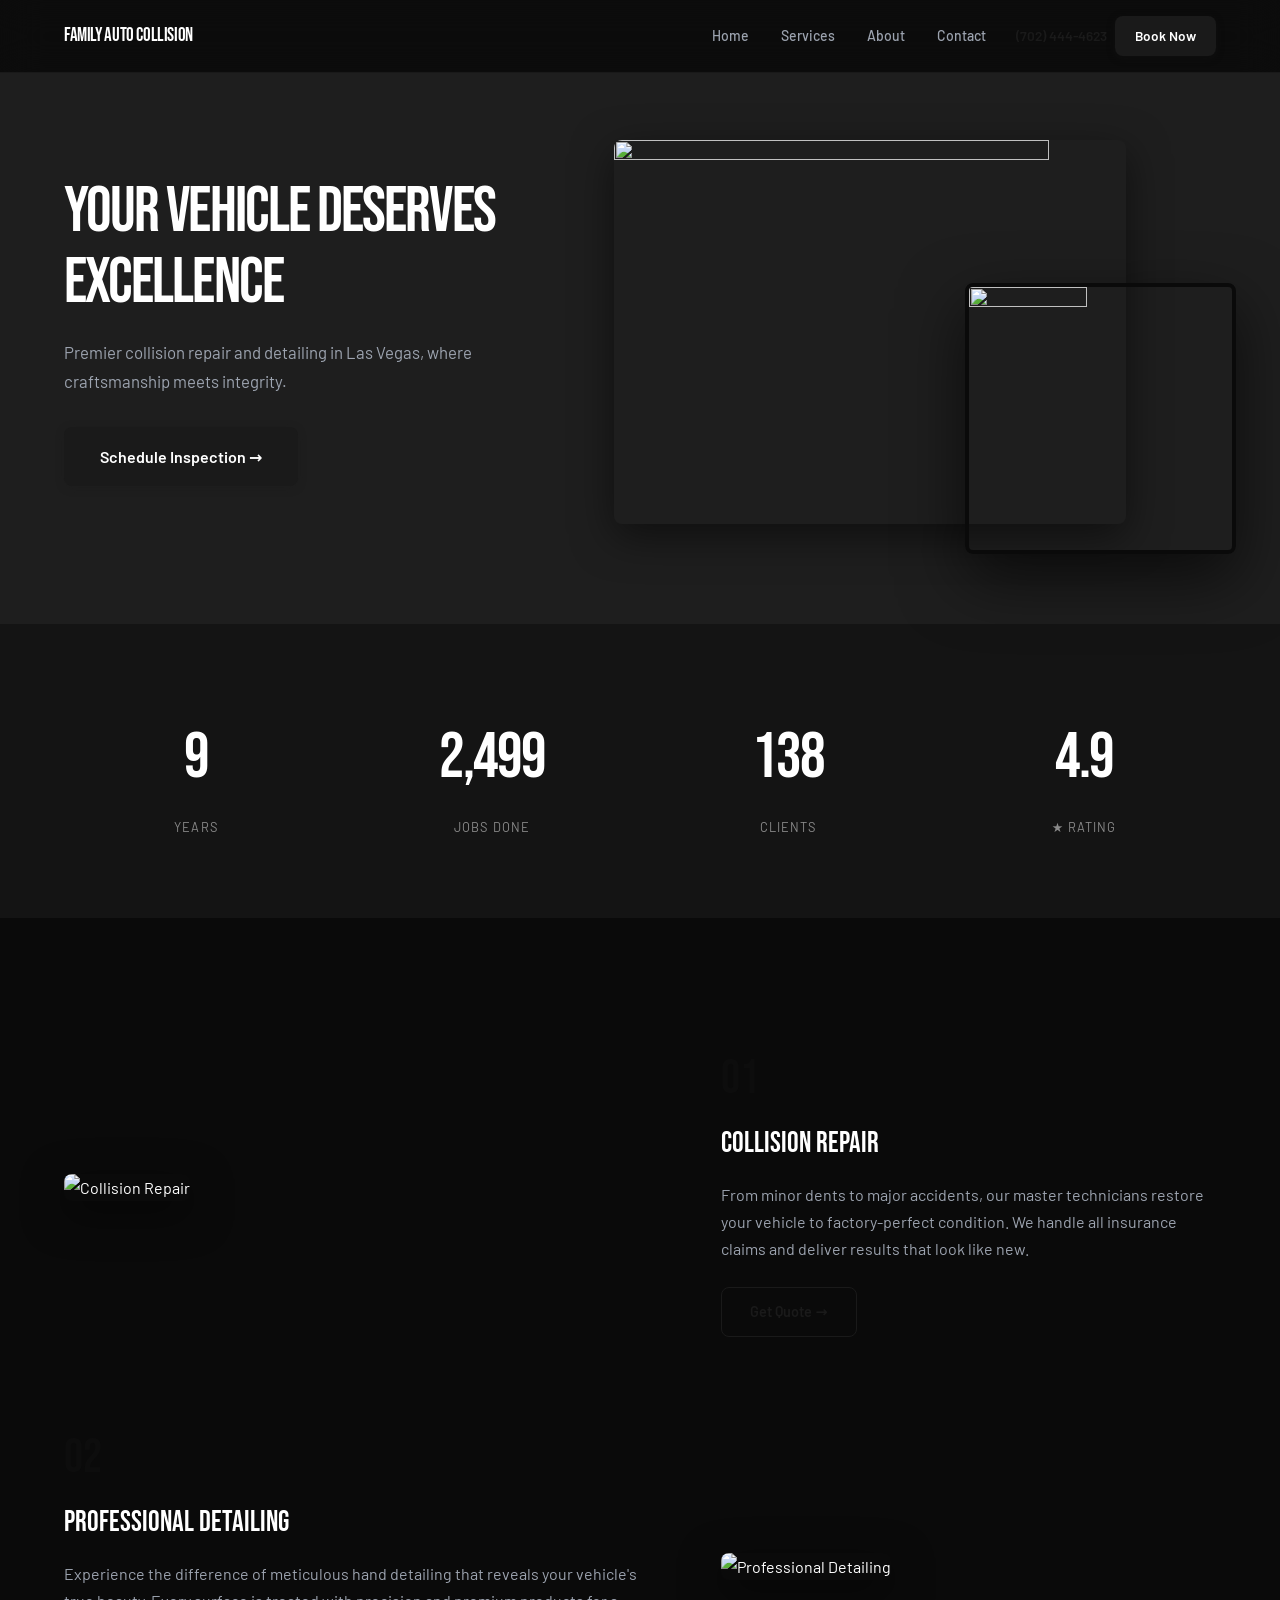
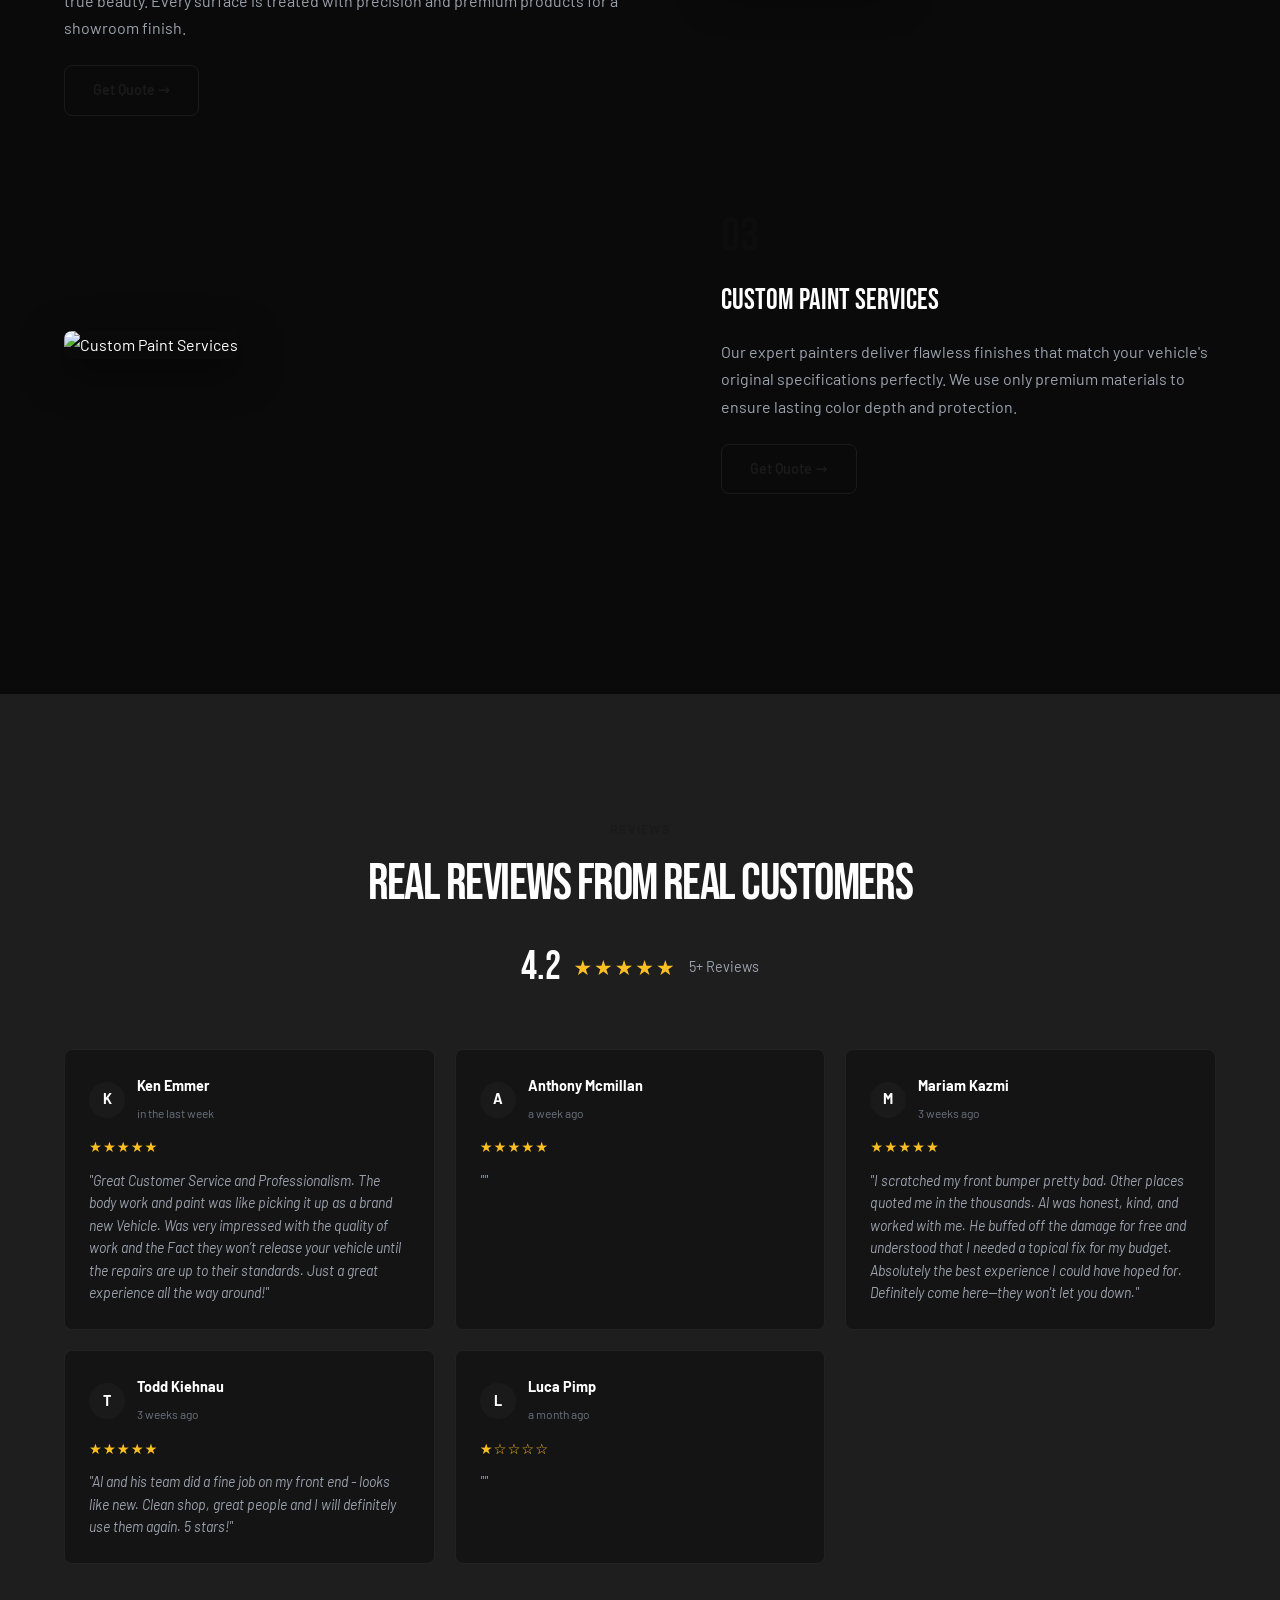
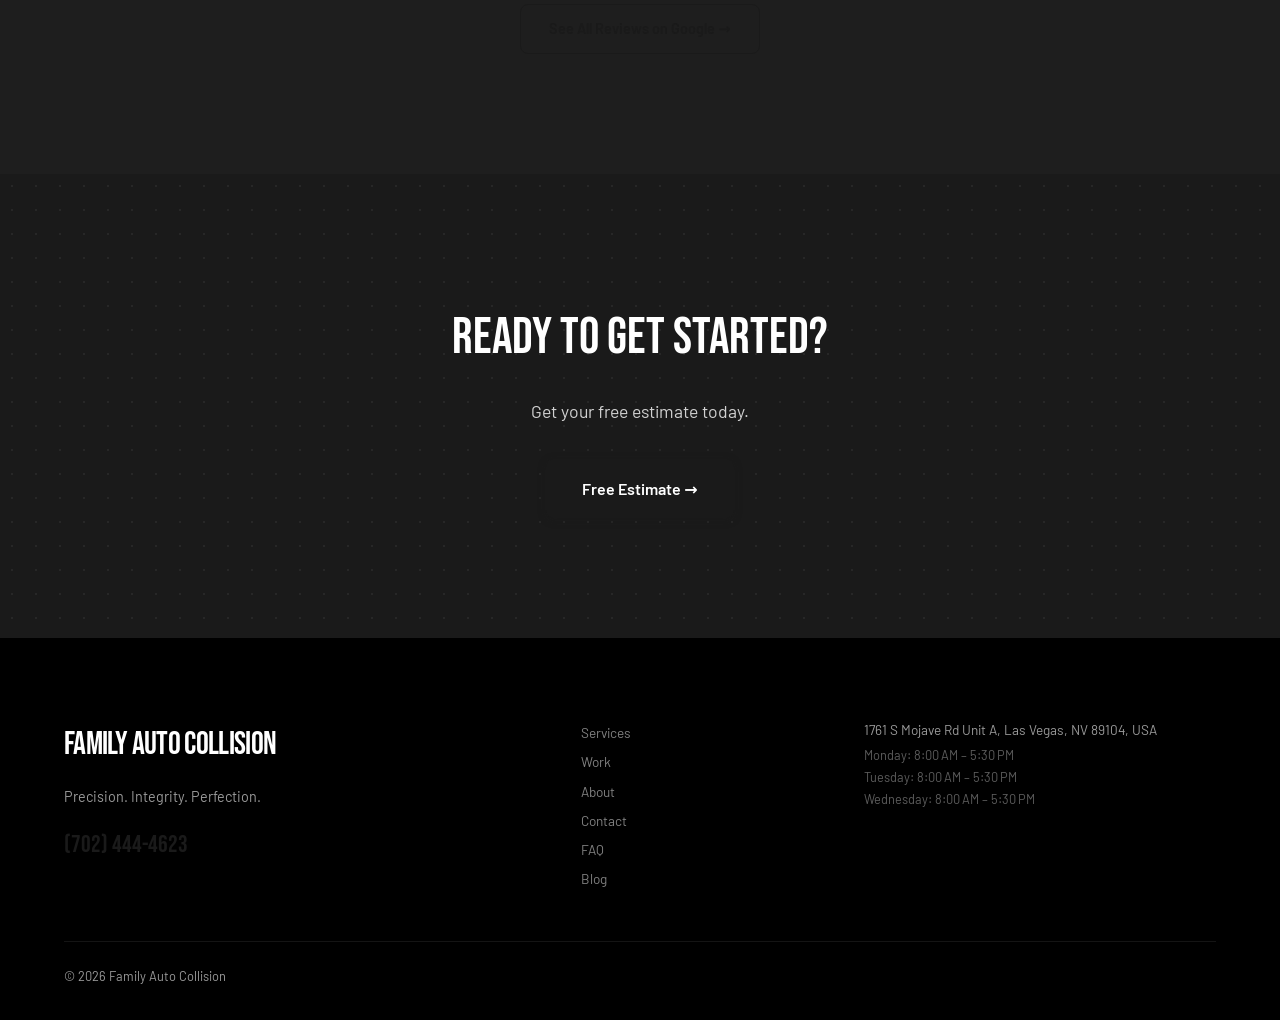
==== commit f23fcced: "Site build update" ====
--- a/index.html
+++ b/index.html
@@ -1,163 +1,100 @@
 <!DOCTYPE html>
-<html lang="en" data-personality="bold">
+<html lang="en" data-variant="D">
 <head>
-  <meta charset="UTF-8">
-  <meta name="viewport" content="width=device-width, initial-scale=1.0">
+  <meta charset="UTF-8"><meta name="viewport" content="width=device-width, initial-scale=1.0">
   <title>Home | Family Auto Collision </title>
   <meta name="description" content="They fix vehicles ">
   <meta property="og:title" content="Home | Family Auto Collision ">
   <meta property="og:description" content="They fix vehicles ">
-  <meta property="og:image" content="https://images.pexels.com/photos/33814734/pexels-photo-33814734.jpeg?auto=compress&amp;cs=tinysrgb&amp;dpr=2&amp;h=650&amp;w=940">
-  <meta property="og:type" content="website">
-  <meta name="twitter:card" content="summary_large_image">
+  <meta property="og:image" content="https://images.pexels.com/photos/12021856/pexels-photo-12021856.jpeg?auto=compress&amp;cs=tinysrgb&amp;dpr=2&amp;h=650&amp;w=940">
+  <meta property="og:type" content="website"><meta name="twitter:card" content="summary_large_image">
   <link rel="preconnect" href="https://fonts.googleapis.com">
   <link rel="preconnect" href="https://fonts.gstatic.com" crossorigin>
-  <link href="https://fonts.googleapis.com/css2?family=Oswald:wght@300;400;500;600;700;800;900&family=Source%20Sans%203:wght@300;400;500;600&display=swap" rel="stylesheet">
+  <link href="https://fonts.googleapis.com/css2?family=Bebas%20Neue:wght@300;400;500;600;700;800;900&family=Barlow:wght@300;400;500;600&display=swap" rel="stylesheet">
   <link rel="stylesheet" href="css/styles.css">
   <script type="application/ld+json">
-  { "@context":"https://schema.org", "@type":"LocalBusiness",
-    "name":"Family Auto Collision ", "description":"They fix vehicles ",
-    "address":{"@type":"PostalAddress","addressLocality":"Las Vegas, Nevada"} }
-  </script>
+  {"@context":"https://schema.org","@type":"LocalBusiness","name":"Family Auto Collision ","description":"They fix vehicles ","address":{"@type":"PostalAddress","streetAddress":"1761 S Mojave Rd Unit A, Las Vegas, NV 89104","addressLocality":"Las Vegas, NV"},"telephone":"+17024444623"}</script>
 </head>
 <body>
-
-  <nav class="nav nav--dark" id="nav">
-    <div class="nav__inner">
+<nav class="nav nav--minimal" id="nav"><div class="nav--wide">
       <a href="index.html" class="nav__logo">Family Auto Collision </a>
-      <button class="nav__toggle" id="navToggle" aria-label="Menu">
-        <span></span><span></span><span></span>
-      </button>
+      <button class="nav__toggle" id="navToggle" aria-label="Menu"><span></span><span></span><span></span></button>
       <div class="nav__menu" id="navMenu">
-        <div class="nav__links"><a href="index.html" class="active">Home</a>
-            <a href="services.html" class="">Services</a>
-            <a href="portfolio.html" class="">Portfolio</a>
-            <a href="about.html" class="">About</a>
-            <a href="testimonials.html" class="">Testimonials</a>
-            <a href="blog.html" class="">Blog</a>
-            <a href="faq.html" class="">FAQ</a>
-            <a href="contact.html" class="">Contact</a></div>
-        <a href="contact.html" class="btn btn--sm btn--primary nav__cta">Get a Quote</a>
+        <div class="nav__links"><a href="index.html">Home</a><a href="services.html">Services</a><a href="about.html">About</a><a href="contact.html">Contact</a></div>
+        <a href="tel:7024444623" class="nav__phone">(702) 444-4623</a>
+        <a href="contact.html" class="btn btn--primary btn--sm">Book Now</a>
+      </div></div></nav>
+<section class="hero-d"><div class="container"><div class="hero-d__layout">
+      <div class="hero-d__text reveal">
+        <h1 class="hero-d__title">Your Vehicle Deserves Excellence</h1>
+        <p class="hero-d__sub">Premier collision repair and detailing in Las Vegas, where craftsmanship meets integrity.</p>
+        <a href="contact.html" class="btn btn--primary btn--lg">Schedule Inspection →</a>
+      </div>
+      <div class="hero-d__images reveal">
+        <img src="https://images.pexels.com/photos/12021856/pexels-photo-12021856.jpeg?auto=compress&amp;cs=tinysrgb&amp;dpr=2&amp;h=650&amp;w=940" alt="" class="hero-d__img1">
+        <img src="https://images.pexels.com/photos/33749906/pexels-photo-33749906.jpeg?auto=compress&amp;cs=tinysrgb&amp;h=350" alt="" class="hero-d__img2">
+      </div></div></div></section>
+<section class="stats-a"><div class="container"><div class="stats-a__row">
+      <div class="stats-a__item reveal"><span class="stats-a__num" data-count="10">0</span><span class="stats-a__label">Years</span></div>
+      <div class="stats-a__item reveal"><span class="stats-a__num" data-count="2500">0</span><span class="stats-a__label">Jobs Done</span></div>
+      <div class="stats-a__item reveal"><span class="stats-a__num" data-count="139">0</span><span class="stats-a__label">Clients</span></div>
+      <div class="stats-a__item reveal"><span class="stats-a__num" data-count="4.9">0</span><span class="stats-a__label">★ Rating</span></div>
+    </div></div></section>
+<section class="section"><div class="container"><div class="zigzag__row  reveal">
+        <div class="zigzag__img"><img src="https://images.pexels.com/photos/33749906/pexels-photo-33749906.jpeg?auto=compress&amp;cs=tinysrgb&amp;h=650&amp;w=940" alt="Collision Repair" loading="lazy"></div>
+        <div class="zigzag__text"><span class="zigzag__num">01</span><h2>Collision Repair</h2><p>From minor dents to major accidents, our master technicians restore your vehicle to factory-perfect condition. We handle all insurance claims and deliver results that look like new.</p>
+          <a href="contact.html" class="btn btn--outline">Get Quote →</a></div></div><div class="zigzag__row zigzag__row--reverse reveal">
+        <div class="zigzag__img"><img src="https://images.pexels.com/photos/833320/pexels-photo-833320.jpeg?auto=compress&amp;cs=tinysrgb&amp;h=650&amp;w=940" alt="Professional Detailing" loading="lazy"></div>
+        <div class="zigzag__text"><span class="zigzag__num">02</span><h2>Professional Detailing</h2><p>Experience the difference of meticulous hand detailing that reveals your vehicle's true beauty. Every surface is treated with precision and premium products for a showroom finish.</p>
+          <a href="contact.html" class="btn btn--outline">Get Quote →</a></div></div><div class="zigzag__row  reveal">
+        <div class="zigzag__img"><img src="https://images.pexels.com/photos/9793494/pexels-photo-9793494.jpeg?auto=compress&amp;cs=tinysrgb&amp;h=650&amp;w=940" alt="Custom Paint Services" loading="lazy"></div>
+        <div class="zigzag__text"><span class="zigzag__num">03</span><h2>Custom Paint Services</h2><p>Our expert painters deliver flawless finishes that match your vehicle's original specifications perfectly. We use only premium materials to ensure lasting color depth and protection.</p>
+          <a href="contact.html" class="btn btn--outline">Get Quote →</a></div></div></div></section>
+<section class="section section--alt" id="reviews"><div class="container">
+    <div class="g-reviews__header reveal">
+      <span class="section__badge">Reviews</span>
+      <h2 class="section__title">Real Reviews from Real Customers</h2>
+      <div class="g-reviews__summary">
+        <span class="g-reviews__avg">4.2</span>
+        <span class="g-reviews__stars">★★★★★</span>
+        <span class="g-reviews__count">5+ Reviews</span>
       </div>
     </div>
-  </nav>
-
-  <section class="hero hero--bold" style="--hero-bg:url('https://images.pexels.com/photos/33814734/pexels-photo-33814734.jpeg?auto=compress&amp;cs=tinysrgb&amp;dpr=2&amp;h=650&amp;w=940')">
-    <div class="hero__bg"></div>
-    <div class="hero__overlay"></div>
-    <div class="hero__geometric"><div></div><div></div><div></div></div>
-    <div class="container hero__inner">
-      <div class="hero__content">
-        <div class="hero__badge reveal"><span class="hero__badge-dot"></span>Trusted by 100++ customers</div>
-        <h1 class="hero__title reveal">Welcome to Family Auto Collision </h1>
-        <p class="hero__subtitle reveal">They fix vehicles </p>
-        <div class="hero__actions reveal">
-          <a href="contact.html" class="btn btn--primary btn--lg">Get Started →</a>
-          <a href="services.html" class="btn btn--ghost btn--lg">Learn More</a>
-        </div>
-      </div>
-    </div>
-  </section>
-
-  <section class="stats ">
-    <div class="container">
-      <div class="stats__grid">
-        <div class="stats__item reveal">
-          <span class="stats__number" data-count="10">0</span><span class="stats__plus">+</span>
-          <span class="stats__label">Years Experience</span>
-        </div>
-        <div class="stats__item reveal">
-          <span class="stats__number" data-count="2500">0</span><span class="stats__plus">+</span>
-          <span class="stats__label">Projects Done</span>
-        </div>
-        <div class="stats__item reveal">
-          <span class="stats__number" data-count="100">0</span><span class="stats__plus">+</span>
-          <span class="stats__label">Happy Clients</span>
-        </div>
-        <div class="stats__item reveal">
-          <span class="stats__number" data-count="5.0">0</span>
-          <span class="stats__label">★ Average Rating</span>
-        </div>
-      </div>
-    </div>
-  </section>
-  <section class="section">
-    <div class="container">
-      <div class="section__header"><span class="section__badge reveal">Services</span>
-        <h2 class="section__title reveal">What we do best</h2></div>
-      <div class="grid grid--3">
-            <div class="card reveal">
-              <div class="card__accent"></div>
-              <img src="https://images.pexels.com/photos/33814734/pexels-photo-33814734.jpeg?auto=compress&amp;cs=tinysrgb&amp;h=350" alt="Our Expertise" class="card__img" loading="lazy">
-              <div class="card__body">
-                <h3 class="card__title">Our Expertise</h3>
-                <p class="card__text">Family Auto Collision  delivers top-quality auto repair / detailing services tailored to your needs.</p>
-                <a href="contact.html" class="btn btn--sm btn--outline">Get a Quote →</a>
-              </div>
-            </div>
-            <div class="card reveal">
-              <div class="card__accent"></div>
-              <img src="https://images.pexels.com/photos/474/black-and-white-car-vehicle-vintage.jpg?auto=compress&amp;cs=tinysrgb&amp;h=350" alt="Custom Solutions" class="card__img" loading="lazy">
-              <div class="card__body">
-                <h3 class="card__title">Custom Solutions</h3>
-                <p class="card__text">Every client is unique. We craft personalized solutions that drive real results.</p>
-                <a href="contact.html" class="btn btn--sm btn--outline">Get a Quote →</a>
-              </div>
-            </div>
-            <div class="card reveal">
-              <div class="card__accent"></div>
-              <img src="https://images.pexels.com/photos/17029940/pexels-photo-17029940.jpeg?auto=compress&amp;cs=tinysrgb&amp;h=350" alt="Proven Results" class="card__img" loading="lazy">
-              <div class="card__body">
-                <h3 class="card__title">Proven Results</h3>
-                <p class="card__text">Our track record speaks for itself. Join the businesses that trust Family Auto Collision .</p>
-                <a href="contact.html" class="btn btn--sm btn--outline">Get a Quote →</a>
-              </div>
-            </div></div>
-      <div class="section__cta reveal"><a href="services.html" class="btn btn--outline">All Services →</a></div>
-    </div>
-  </section>
-
-
-  <section class="cta-block">
-    <div class="cta-block__pattern"></div>
-    <div class="container cta-block__inner">
-      <h2 class="cta-block__title reveal">Ready to get started?</h2>
-      <p class="cta-block__text reveal">Let's discuss your project and see how we can help.</p>
-      <div class="cta-block__buttons reveal">
-        <a href="contact.html" class="btn btn--primary btn--lg">Get Started →</a>
-        <a href="services.html" class="btn btn--outline-white btn--lg">View Services</a>
-      </div>
-    </div>
-  </section>
-
-  <footer class="footer">
-    <div class="container">
-      <div class="footer__top">
-        <div class="footer__brand">
-          <a href="index.html" class="footer__logo">Family Auto Collision </a>
-          <p class="footer__tagline">Family Auto Collision  — Las Vegas, Nevada</p>
-        </div>
-        <div class="footer__col">
-          <h4>Company</h4>
-          <a href="about.html">About</a><a href="services.html">Services</a>
-          <a href="portfolio.html">Portfolio</a><a href="blog.html">Blog</a>
-        </div>
-        <div class="footer__col">
-          <h4>Support</h4>
-          <a href="contact.html">Contact</a><a href="faq.html">FAQ</a>
-          <a href="testimonials.html">Reviews</a>
-        </div>
-        <div class="footer__col">
-          <h4>Contact</h4>
-          <p>Las Vegas, Nevada</p>
-        </div>
-      </div>
-      <div class="footer__bottom">
-        <p>&copy; 2026 Family Auto Collision . All rights reserved.</p>
-        <div class="footer__badges"><span class="badge">✓ Licensed</span><span class="badge">✓ Insured</span></div>
-      </div>
-    </div>
-  </footer>
-  <script src="js/main.js"></script>
+    <div class="g-reviews__grid"><div class="g-review reveal">
+      <div class="g-review__header"><div class="g-review__avatar">K</div>
+        <div><strong class="g-review__name">Ken Emmer</strong><span class="g-review__date">in the last week</span></div></div>
+      <div class="g-review__stars">★★★★★</div>
+      <p class="g-review__text">"Great Customer Service and Professionalism. The body work and paint was like picking it up as a brand new Vehicle. Was very impressed with the quality of work and the Fact they won’t release your vehicle until the repairs are up to their standards. Just a great experience all the way around!"</p></div><div class="g-review reveal">
+      <div class="g-review__header"><div class="g-review__avatar">A</div>
+        <div><strong class="g-review__name">Anthony Mcmillan</strong><span class="g-review__date">a week ago</span></div></div>
+      <div class="g-review__stars">★★★★★</div>
+      <p class="g-review__text">""</p></div><div class="g-review reveal">
+      <div class="g-review__header"><div class="g-review__avatar">M</div>
+        <div><strong class="g-review__name">Mariam Kazmi</strong><span class="g-review__date">3 weeks ago</span></div></div>
+      <div class="g-review__stars">★★★★★</div>
+      <p class="g-review__text">"I scratched my front bumper pretty bad. Other places quoted me in the thousands. Al was honest, kind, and worked with me. He buffed off the damage for free and understood that I needed a topical fix for my budget. Absolutely the best experience I could have hoped for. Definitely come here--they won't let you down."</p></div><div class="g-review reveal">
+      <div class="g-review__header"><div class="g-review__avatar">T</div>
+        <div><strong class="g-review__name">Todd Kiehnau</strong><span class="g-review__date">3 weeks ago</span></div></div>
+      <div class="g-review__stars">★★★★★</div>
+      <p class="g-review__text">"Al and his team did a fine job on my front end - looks like new.  Clean shop, great people and  I will definitely use them again. 5 stars!"</p></div><div class="g-review reveal">
+      <div class="g-review__header"><div class="g-review__avatar">L</div>
+        <div><strong class="g-review__name">Luca Pimp</strong><span class="g-review__date">a month ago</span></div></div>
+      <div class="g-review__stars">★☆☆☆☆</div>
+      <p class="g-review__text">""</p></div></div>
+    <div class="g-reviews__cta reveal"><a href="https://maps.google.com/?cid=8594218066913722762" target="_blank" rel="noopener" class="btn btn--outline">See All Reviews on Google →</a></div>
+  </div></section>
+<section class="cta-a"><div class="cta-a__inner reveal">
+      <h2>Ready to get started?</h2><p>Get your free estimate today.</p>
+      <a href="contact.html" class="btn btn--primary btn--lg">Free Estimate →</a>
+    </div></section>
+<footer class="footer footer--asym"><div class="container"><div class="footer__grid footer__grid--asym">
+      <div class="footer__big"><a href="index.html" class="footer__logo footer__logo--big">Family Auto Collision </a>
+        <p class="footer__tag">Precision. Integrity. Perfection.</p>
+        <a href="tel:7024444623" class="footer__phone-big">(702) 444-4623</a></div>
+      <div class="footer__links-col"><a href="services.html">Services</a><a href="portfolio.html">Work</a><a href="about.html">About</a><a href="contact.html">Contact</a><a href="faq.html">FAQ</a><a href="blog.html">Blog</a></div>
+      <div><p class="footer__addr">1761 S Mojave Rd Unit A, Las Vegas, NV 89104, USA</p>
+        <p class="footer__hour">Monday: 8:00 AM – 5:30 PM</p><p class="footer__hour">Tuesday: 8:00 AM – 5:30 PM</p><p class="footer__hour">Wednesday: 8:00 AM – 5:30 PM</p></div>
+    </div><div class="footer__bottom"><p>&copy; 2026 Family Auto Collision </p></div></div></footer>
+<script src="js/main.js"></script>
 </body>
 </html>
--- a/css/styles.css
+++ b/css/styles.css
@@ -1,261 +1,372 @@
 *, *::before, *::after { box-sizing: border-box; margin: 0; padding: 0; }
 :root {
-  --primary: #FF3B30; --secondary: #1A1A1A; --accent: #FF9500;
+  --primary: #1a1a1a; --secondary: #18181B; --accent: #FBBF24;
   --bg: #0A0A0A; --surface: #141414; --surface-alt: #1E1E1E;
   --text: #FFFFFF; --text-muted: #9CA3AF; --text-light: #6B7280;
-  --hero-bg-color: #000000; --hero-text: #FFFFFF;
-  --radius: 4px; --radius-lg: 8px;
-  --font-display: 'Oswald', system-ui, sans-serif;
-  --font-body: 'Source Sans 3', system-ui, sans-serif;
-  --display-weight: 900; --body-weight: 400;
-  --headline-size: clamp(3.5rem, 9vw, 7rem);
-  --section-padding: 120px;
-  --transition: 0.3s cubic-bezier(0.4, 0, 0.2, 1);
-  --shadow-sm: 0 1px 3px rgba(0,0,0,0.3);
-  --shadow-md: 0 4px 16px rgba(0,0,0,0.4);
-  --shadow-lg: 0 12px 40px rgba(0,0,0,0.5);
-  --shadow-xl: 0 24px 64px rgba(0,0,0,0.6);
+  --radius: 8px; --radius-lg: 8px;
+  --btn-radius: 8px;
+  --font-display: 'Bebas Neue', system-ui, sans-serif;
+  --font-body: 'Barlow', system-ui, sans-serif;
+  --dw: 400; --bw: 400;
+  --headline: clamp(3.5rem, 9vw, 7rem);
+  --sp: 120px;
+  --rd: 0.9s; --rdist: 40px;
+  --sd: 0.12s; --ease: cubic-bezier(0.22, 1, 0.36, 1);
+  --shadow-sm: 0 1px 3px rgba(0,0,0,.3); --shadow-md: 0 4px 16px rgba(0,0,0,.4);
+  --shadow-lg: 0 12px 40px rgba(0,0,0,.5); --shadow-xl: 0 24px 64px rgba(0,0,0,.6);
 }
 html { scroll-behavior: smooth; }
-body { font-family: var(--font-body); font-weight: var(--body-weight); color: var(--text); background: var(--bg); line-height: 1.7; -webkit-font-smoothing: antialiased; overflow-x: hidden; }
+body { font-family: var(--font-body); font-weight: var(--bw); color: var(--text); background: var(--bg); line-height: 1.7; -webkit-font-smoothing: antialiased; overflow-x: hidden; }
 .container { max-width: 1200px; margin: 0 auto; padding: 0 24px; }
-.container--sm { max-width: 800px; }
-
-/* NAV */
-.nav { position: fixed; top: 0; left: 0; right: 0; z-index: 1000; background: rgba(10,10,10,0.9); backdrop-filter: blur(20px); border-bottom: 1px solid rgba(255,255,255,0.06); transition: var(--transition); }
-.nav.scrolled { box-shadow: 0 1px 12px rgba(0,0,0,0.4); }
-.nav__inner { max-width: 1200px; margin: 0 auto; padding: 0 24px; display: flex; align-items: center; justify-content: space-between; height: 72px; }
-.nav__logo { font-family: var(--font-display); font-weight: var(--display-weight); font-size: 1.25rem; color: #fff; text-decoration: none; letter-spacing: -0.02em; }
+.container--narrow { max-width: 800px; }
+.container--sm { max-width: 700px; }
+
+/* === NAV (shared base) === */
+.nav { position: fixed; top: 0; left: 0; right: 0; z-index: 1000; transition: .3s; }
+.nav--wide { max-width: 1200px; margin: 0 auto; padding: 0 24px; display: flex; align-items: center; justify-content: space-between; height: 72px; }
+.nav__logo { font-family: var(--font-display); font-weight: var(--dw); font-size: 1.2rem; text-decoration: none; letter-spacing: -.02em; }
 .nav__menu { display: flex; align-items: center; gap: 8px; }
 .nav__links { display: flex; gap: 4px; }
-.nav__links a { font-weight: 500; font-size: 0.875rem; color: rgba(255,255,255,0.6); text-decoration: none; padding: 8px 14px; border-radius: var(--radius); transition: var(--transition); }
-.nav__links a:hover { color: #fff; background: rgba(255,255,255,0.06); }
-.nav__links a.active { color: var(--primary); background: rgba(255,255,255,0.08); }
-.nav__cta { margin-left: 16px; }
+.nav__links a { font-weight: 500; font-size: .875rem; text-decoration: none; padding: 8px 14px; border-radius: var(--radius); transition: .2s; }
+.nav__phone { font-size: .85rem; font-weight: 600; color: var(--primary); text-decoration: none; margin-left: 8px; }
 .nav__toggle { display: none; flex-direction: column; gap: 5px; background: none; border: none; cursor: pointer; padding: 8px; z-index: 1001; }
-.nav__toggle span { display: block; width: 22px; height: 2px; background: #fff; transition: var(--transition); border-radius: 2px; }
+.nav__toggle span { display: block; width: 22px; height: 2px; transition: .3s; border-radius: 2px; }
 .nav__toggle.active span:nth-child(1) { transform: rotate(45deg) translate(5px,5px); }
 .nav__toggle.active span:nth-child(2) { opacity: 0; }
 .nav__toggle.active span:nth-child(3) { transform: rotate(-45deg) translate(5px,-5px); }
 
-/* HERO BASE */
-.hero { min-height: 100vh; display: flex; align-items: center; position: relative; overflow: hidden; padding-top: 72px; }
-.hero__bg { position: absolute; inset: 0; background-image: var(--hero-bg); background-size: cover; background-position: center; }
-.hero__overlay { position: absolute; inset: 0; background: linear-gradient(135deg, rgba(0,0,0,0.75), rgba(0,0,0,0.4)); }
-.hero__inner { position: relative; z-index: 2; padding: 80px 0 120px; width: 100%; }
-.hero__content { max-width: 720px; }
-.hero__badge { display: inline-flex; align-items: center; gap: 10px; padding: 8px 18px; border-radius: 100px; font-size: 0.8rem; font-weight: 500; margin-bottom: 28px; }
-.hero__badge-dot { width: 8px; height: 8px; background: #22c55e; border-radius: 50%; box-shadow: 0 0 8px #22c55e; animation: pulse 2s infinite; }
-@keyframes pulse { 0%,100% { opacity:1; } 50% { opacity:0.4; } }
-.hero__title { font-family: var(--font-display); font-size: var(--headline-size); font-weight: var(--display-weight); line-height: 1.05; letter-spacing: -0.04em; margin-bottom: 24px; }
-.hero__subtitle { font-size: clamp(1.1rem, 2vw, 1.3rem); line-height: 1.7; margin-bottom: 40px; max-width: 560px; }
-.hero__actions { display: flex; gap: 16px; flex-wrap: wrap; }
-.hero__divider { width: 48px; height: 2px; background: var(--accent); margin-bottom: 24px; }
-
-/* HERO VARIANTS */
-.hero--bold .hero__title, .hero--bold .hero__subtitle { color: #fff; }
-.hero--bold .hero__badge { background: rgba(255,255,255,0.08); border: 1px solid rgba(255,255,255,0.12); color: rgba(255,255,255,0.9); }
-.hero--bold .hero__geometric { position: absolute; inset: 0; z-index: 1; overflow: hidden; }
-.hero--bold .hero__geometric div { position: absolute; border: 2px solid var(--primary); opacity: 0.15; }
-.hero--bold .hero__geometric div:nth-child(1) { width: 300px; height: 300px; top: 10%; right: -50px; transform: rotate(15deg); }
-.hero--bold .hero__geometric div:nth-child(2) { width: 200px; height: 200px; bottom: 15%; right: 20%; transform: rotate(-30deg); }
-.hero--bold .hero__geometric div:nth-child(3) { width: 150px; height: 150px; top: 40%; right: 10%; border-radius: 50%; }
-
-.hero--elegant { background: var(--hero-bg-color); min-height: 90vh; }
-.hero--elegant .hero__inner--split { display: grid; grid-template-columns: 1fr 1fr; gap: 80px; align-items: center; }
-.hero--elegant .hero__title { color: var(--hero-text); font-weight: 600; letter-spacing: -0.03em; }
-.hero--elegant .hero__subtitle { color: var(--text-muted); }
-.hero--elegant .hero__media img { width: 100%; border-radius: var(--radius-lg); object-fit: cover; aspect-ratio: 3/4; }
-
-.hero--friendly { background: var(--hero-bg-color); }
-.hero--friendly .hero__title { color: var(--hero-text); }
-.hero--friendly .hero__subtitle { color: var(--text-muted); margin-left: auto; margin-right: auto; }
-.hero--friendly .hero__badge { background: var(--surface); border: 1px solid rgba(0,0,0,0.08); color: var(--text); font-size: 1rem; padding: 10px 24px; border-radius: var(--radius-lg); }
-.hero--friendly .hero__shapes { position: absolute; inset: 0; overflow: hidden; z-index: 0; }
-.hero--friendly .hero__shapes div { position: absolute; border-radius: 50%; opacity: 0.08; }
-.hero--friendly .hero__shapes div:nth-child(1) { width: 400px; height: 400px; background: var(--primary); top: -100px; right: -100px; }
-.hero--friendly .hero__shapes div:nth-child(2) { width: 300px; height: 300px; background: var(--secondary); bottom: -50px; left: -80px; }
-.hero--friendly .hero__shapes div:nth-child(3) { width: 200px; height: 200px; background: var(--accent); top: 50%; left: 60%; }
-
-.hero--modern { background: var(--hero-bg-color); }
-.hero--modern .hero__mesh { position: absolute; inset: 0; background: radial-gradient(at 30% 20%, color-mix(in srgb, var(--primary) 8%, transparent) 0%, transparent 60%), radial-gradient(at 70% 80%, color-mix(in srgb, var(--accent) 6%, transparent) 0%, transparent 50%); }
-.hero--modern .hero__title { color: var(--hero-text); }
-.hero--modern .hero__subtitle { color: var(--text-muted); margin-left: auto; margin-right: auto; }
-.hero--modern .hero__badge { background: var(--surface); border: 1px solid rgba(0,0,0,0.08); color: var(--text-muted); }
-
-.hero--trustworthy .hero__title { color: #fff; }
-.hero--trustworthy .hero__subtitle { color: rgba(255,255,255,0.8); }
-.hero--trustworthy .hero__badges-strip { display: flex; gap: 12px; flex-wrap: wrap; margin-bottom: 28px; }
-.trust-badge { background: rgba(255,255,255,0.1); border: 1px solid rgba(255,255,255,0.2); color: rgba(255,255,255,0.9); padding: 6px 16px; border-radius: 4px; font-size: 0.8rem; font-weight: 600; }
-
-.hero--energetic .hero__gradient-overlay { position: absolute; inset: 0; background: linear-gradient(135deg, rgba(220,38,38,0.6), rgba(124,58,237,0.4), rgba(0,0,0,0.8)); }
-.hero--energetic .hero__diagonal { position: absolute; bottom: -2px; left: 0; right: 0; height: 120px; background: var(--bg); clip-path: polygon(0 100%, 100% 0, 100% 100%); z-index: 3; }
-.hero--energetic .hero__title { color: #fff; text-transform: uppercase; letter-spacing: -0.02em; }
-.hero--energetic .hero__subtitle { color: rgba(255,255,255,0.7); }
-.hero--energetic .hero__badge { background: rgba(255,255,255,0.08); border: 1px solid rgba(255,255,255,0.15); color: rgba(255,255,255,0.9); letter-spacing: 0.15em; text-transform: uppercase; font-size: 0.75rem; }
-.btn--glow { box-shadow: 0 0 30px color-mix(in srgb, var(--primary) 40%, transparent); }
-.btn--glow:hover { box-shadow: 0 0 50px color-mix(in srgb, var(--primary) 60%, transparent); }
-
-/* BUTTONS */
-.btn { display: inline-flex; align-items: center; justify-content: center; padding: 12px 28px; border-radius: var(--radius); font-family: var(--font-body); font-weight: 600; font-size: 0.9rem; text-decoration: none; transition: all 0.25s; cursor: pointer; border: none; min-height: 44px; white-space: nowrap; }
-.btn--sm { padding: 8px 20px; font-size: 0.85rem; min-height: 36px; }
+/* Nav variants */
+.nav--transparent { background: rgba(0,0,0,.6); backdrop-filter: blur(20px); border-bottom: 1px solid rgba(255,255,255,.06); }
+.nav--transparent .nav__logo, .nav--transparent .nav__links a { color: rgba(255,255,255,.8); }
+.nav--transparent .nav__links a:hover { color: #fff; background: rgba(255,255,255,.08); }
+.nav--transparent .nav__toggle span { background: #fff; }
+
+.nav--centered { background: rgba(10,10,10,.9); backdrop-filter: blur(20px); border-bottom: 1px solid rgba(255,255,255,.06); }
+.nav--centered .nav--wide { justify-content: center; gap: 32px; }
+.nav--centered .nav__logo--center { order: 0; }
+.nav--centered .nav__links-left, .nav--centered .nav__links-right { display: flex; gap: 4px; }
+.nav--centered .nav__links-left a, .nav--centered .nav__links-right a { font-weight: 500; font-size: .85rem; color: var(--text-muted); text-decoration: none; padding: 8px 14px; border-radius: var(--radius); transition: .2s; }
+.nav--centered .nav__links-left a:hover, .nav--centered .nav__links-right a:hover { color: var(--text); }
+.nav--centered .nav__logo { color: var(--text); }
+.nav--centered .nav__toggle span { background: var(--text); }
+.nav--centered .nav__menu--mobile { display: none; }
+
+.nav--pill { background: rgba(10,10,10,.9); backdrop-filter: blur(20px); }
+.nav--pill .nav__logo { color: var(--text); }
+.nav--pill .nav__links--pill { background: var(--surface-alt); border-radius: 100px; padding: 4px; }
+.nav--pill .nav__links--pill a { color: var(--text-muted); border-radius: 100px; padding: 6px 16px; font-size: .8rem; }
+.nav--pill .nav__links--pill a:hover { color: var(--text); background: var(--surface); }
+.nav--pill .nav__toggle span { background: var(--text); }
+
+.nav--minimal { background: rgba(10,10,10,.9); backdrop-filter: blur(20px); border-bottom: 1px solid rgba(255,255,255,.06); }
+.nav--minimal .nav__logo { color: var(--text); }
+.nav--minimal .nav__links a { color: var(--text-muted); }
+.nav--minimal .nav__links a:hover { color: var(--text); }
+.nav--minimal .nav__toggle span { background: var(--text); }
+
+.nav.scrolled { box-shadow: 0 1px 12px rgba(0,0,0,.4); }
+
+/* === BUTTONS === */
+.btn { display: inline-flex; align-items: center; justify-content: center; padding: 12px 28px; border-radius: var(--btn-radius); font-family: var(--font-body); font-weight: 600; font-size: .9rem; text-decoration: none; transition: all .25s; cursor: pointer; border: none; min-height: 44px; }
+.btn--sm { padding: 8px 20px; font-size: .85rem; min-height: 36px; }
 .btn--lg { padding: 16px 36px; font-size: 1rem; min-height: 52px; }
 .btn--full { width: 100%; }
 .btn--primary { background: var(--primary); color: #fff; box-shadow: 0 2px 8px color-mix(in srgb, var(--primary) 25%, transparent); }
-.btn--primary:hover { filter: brightness(1.1); transform: translateY(-2px); box-shadow: 0 8px 24px color-mix(in srgb, var(--primary) 35%, transparent); }
-.btn--ghost { background: transparent; color: #fff; border: 1.5px solid rgba(255,255,255,0.3); }
-.btn--ghost:hover { background: rgba(255,255,255,0.1); border-color: rgba(255,255,255,0.5); }
+.btn--primary:hover { filter: brightness(1.1); transform: translateY(-2px); }
+.btn--ghost { background: transparent; color: #fff; border: 1.5px solid rgba(255,255,255,.3); }
+.btn--ghost:hover { background: rgba(255,255,255,.1); }
 .btn--outline { background: transparent; color: var(--primary); border: 1.5px solid var(--primary); }
 .btn--outline:hover { background: var(--primary); color: #fff; }
-.btn--outline-white { background: transparent; color: #fff; border: 1.5px solid rgba(255,255,255,0.4); }
-.btn--outline-white:hover { background: rgba(255,255,255,0.15); border-color: #fff; }
-
-/* SECTIONS */
-.section { padding: var(--section-padding) 0; }
+.btn--outline-white { background: transparent; color: #fff; border: 1.5px solid rgba(255,255,255,.4); }
+.btn--outline-white:hover { background: rgba(255,255,255,.15); }
+
+/* === SECTIONS === */
+.section { padding: var(--sp) 0; }
 .section--alt { background: var(--surface-alt); }
-.section__header { text-align: center; max-width: 640px; margin: 0 auto 72px; }
-.section__badge { display: inline-block; font-size: 0.8rem; font-weight: 600; text-transform: uppercase; letter-spacing: 0.1em; color: var(--primary); margin-bottom: 16px; }
-.section__title { font-family: var(--font-display); font-size: clamp(2.2rem, 4vw, 3.5rem); font-weight: var(--display-weight); letter-spacing: -0.03em; line-height: 1.1; margin-bottom: 20px; }
-.section__cta { text-align: center; margin-top: 56px; }
-.page-hero { padding: 160px 0 80px; background: var(--surface-alt); border-bottom: 1px solid rgba(255,255,255,0.06); }
-.page-hero__title { font-family: var(--font-display); font-size: clamp(2.8rem, 5vw, 4.5rem); font-weight: var(--display-weight); letter-spacing: -0.04em; line-height: 1.05; margin-top: 12px; }
-.page-hero__subtitle { color: var(--text-muted); font-size: 1.2rem; margin-top: 16px; max-width: 600px; line-height: 1.7; }
-
-/* GRID */
+.section--dark { background: #0a0a0a; color: #fff; }
+.section--cream { background: var(--surface); }
+.section--colored { background: color-mix(in srgb, var(--primary) 5%, var(--bg)); }
+.section__badge { display: inline-block; font-size: .78rem; font-weight: 600; text-transform: uppercase; letter-spacing: .1em; color: var(--primary); margin-bottom: 16px; }
+.section__title { font-family: var(--font-display); font-size: clamp(2rem,4vw,3.2rem); font-weight: var(--dw); letter-spacing: -.03em; line-height: 1.1; margin-bottom: 20px; text-align: center; }
+.section__title--left { text-align: left; }
+.page-hero { padding: 160px 0 80px; background: var(--surface-alt); border-bottom: 1px solid rgba(255,255,255,.06); }
+.page-hero__title { font-family: var(--font-display); font-size: clamp(2.5rem,5vw,4rem); font-weight: var(--dw); letter-spacing: -.04em; margin-top: 12px; }
+.page-hero__subtitle { color: var(--text-muted); font-size: 1.1rem; margin-top: 12px; max-width: 600px; }
+
+/* === HERO A (Bold) === */
+.hero-a { min-height: 100vh; display: flex; align-items: center; position: relative; overflow: hidden; padding: 72px 24px 0; }
+.hero-a__bg { position: absolute; inset: 0; background-image: var(--bg); background-size: cover; background-position: center; }
+.hero-a__overlay { position: absolute; inset: 0; background: linear-gradient(135deg, rgba(0,0,0,.8), rgba(0,0,0,.4)); }
+.hero-a__diagonal { position: absolute; bottom: -2px; left: 0; right: 0; height: 120px; background: var(--bg); clip-path: polygon(0 100%, 100% 0, 100% 100%); z-index: 2; }
+.hero-a__content { position: relative; z-index: 3; max-width: 700px; }
+.hero-a__badge { display: inline-block; background: rgba(255,255,255,.08); border: 1px solid rgba(255,255,255,.12); color: rgba(255,255,255,.9); padding: 8px 18px; border-radius: 100px; font-size: .8rem; font-weight: 500; margin-bottom: 24px; }
+.hero-a__title { font-family: var(--font-display); font-size: var(--headline); font-weight: var(--dw); color: #fff; line-height: 1.05; letter-spacing: -.04em; margin-bottom: 20px; }
+.hero-a__sub { font-size: clamp(1rem,2vw,1.25rem); color: rgba(255,255,255,.7); margin-bottom: 36px; max-width: 540px; }
+.hero-a__btns { display: flex; gap: 16px; flex-wrap: wrap; }
+
+/* === HERO B (Elegant) === */
+.hero-b { padding: 140px 0 100px; background: var(--surface-alt); }
+.hero-b__grid { display: grid; grid-template-columns: 1fr 1fr; gap: 80px; align-items: center; }
+.hero-b__line { width: 48px; height: 2px; background: var(--accent); margin-bottom: 24px; }
+.hero-b__title { font-family: var(--font-display); font-size: clamp(2.5rem,5vw,4rem); font-weight: var(--dw); letter-spacing: -.03em; line-height: 1.1; margin-bottom: 20px; }
+.hero-b__sub { color: var(--text-muted); font-size: 1.1rem; margin-bottom: 36px; line-height: 1.7; }
+.hero-b__img img { width: 100%; border-radius: var(--radius-lg); object-fit: cover; aspect-ratio: 3/4; box-shadow: var(--shadow-lg); }
+
+/* === HERO C (Friendly) === */
+.hero-c { padding: 160px 0 120px; position: relative; overflow: hidden; text-align: center; background: var(--surface-alt); }
+.hero-c__wave { font-size: 3rem; display: block; margin-bottom: 16px; }
+.hero-c__title { font-family: var(--font-display); font-size: clamp(2.5rem,6vw,4.5rem); font-weight: var(--dw); letter-spacing: -.03em; line-height: 1.1; margin-bottom: 20px; }
+.hero-c__sub { color: var(--text-muted); font-size: 1.1rem; max-width: 560px; margin: 0 auto 36px; }
+.hero-c__btns { display: flex; gap: 16px; justify-content: center; flex-wrap: wrap; }
+.hero-c__shapes { position: absolute; inset: 0; z-index: 0; pointer-events: none; }
+.hero-c__shapes div { position: absolute; border-radius: 50%; opacity: .06; }
+.hero-c__shapes div:nth-child(1) { width: 400px; height: 400px; background: var(--primary); top: -100px; right: -100px; }
+.hero-c__shapes div:nth-child(2) { width: 300px; height: 300px; background: var(--secondary); bottom: -50px; left: -80px; }
+.hero-c__shapes div:nth-child(3) { width: 200px; height: 200px; background: var(--accent); top: 50%; left: 60%; }
+.hero-c__content { position: relative; z-index: 1; }
+
+/* === HERO D (Asymmetric) === */
+.hero-d { padding: 140px 0 100px; background: var(--surface-alt); }
+.hero-d__layout { display: grid; grid-template-columns: 1fr 1.2fr; gap: 48px; align-items: center; }
+.hero-d__title { font-family: var(--font-display); font-size: clamp(2.5rem,5vw,4rem); font-weight: var(--dw); letter-spacing: -.03em; line-height: 1.1; margin-bottom: 20px; }
+.hero-d__sub { color: var(--text-muted); font-size: 1.05rem; margin-bottom: 32px; }
+.hero-d__images { position: relative; }
+.hero-d__img1 { width: 85%; border-radius: var(--radius-lg); object-fit: cover; aspect-ratio: 4/3; box-shadow: var(--shadow-lg); }
+.hero-d__img2 { position: absolute; bottom: -30px; right: -20px; width: 45%; border-radius: var(--radius); object-fit: cover; aspect-ratio: 1; box-shadow: var(--shadow-xl); border: 4px solid var(--bg); }
+
+/* === STATS A === */
+.stats-a { background: var(--surface); padding: 80px 0; }
+.stats-a__row { display: grid; grid-template-columns: repeat(4,1fr); gap: 32px; text-align: center; }
+.stats-a__num { font-family: var(--font-display); font-size: clamp(2.5rem,5vw,4rem); font-weight: var(--dw); color: #fff; letter-spacing: -.03em; }
+.stats-a__label { font-size: .8rem; color: rgba(255,255,255,.5); text-transform: uppercase; letter-spacing: .08em; margin-top: 4px; display: block; }
+
+/* === STATS B === */
+.stats-b { display: flex; align-items: center; justify-content: center; gap: 48px; text-align: center; }
+.stats-b__item { }
+.stats-b__num { font-family: var(--font-display); font-size: clamp(2rem,4vw,3rem); font-weight: var(--dw); display: block; letter-spacing: -.03em; }
+.stats-b__item span { font-size: .8rem; color: var(--text-muted); display: block; margin-top: 4px; }
+.stats-b__divider { width: 1px; height: 60px; background: rgba(255,255,255,.1); }
+
+/* === HORIZONTAL SCROLL === */
+.hscroll { display: flex; gap: 24px; overflow-x: auto; padding: 20px 24px 40px; scroll-snap-type: x mandatory; -webkit-overflow-scrolling: touch; }
+.hscroll::-webkit-scrollbar { display: none; }
+.hscroll__card { flex: 0 0 320px; scroll-snap-align: start; background: var(--surface); border: 1px solid rgba(255,255,255,.06); border-radius: var(--radius-lg); padding: 28px; }
+.hscroll__card img { width: 100%; height: 180px; object-fit: cover; border-radius: var(--radius); margin-bottom: 16px; }
+.hscroll__card h3 { font-family: var(--font-display); font-weight: var(--dw); margin-bottom: 8px; }
+.hscroll__card p { color: var(--text-muted); font-size: .9rem; margin-bottom: 16px; }
+
+/* === EDITORIAL (Variant B) === */
+.editorial__row { display: grid; grid-template-columns: 1fr 1fr; gap: 64px; align-items: center; }
+.editorial__row:nth-child(odd) { direction: rtl; }
+.editorial__row:nth-child(odd) > * { direction: ltr; }
+.editorial__img img { width: 100%; border-radius: var(--radius-lg); object-fit: cover; aspect-ratio: 4/3; box-shadow: var(--shadow-md); }
+.editorial__text h2 { font-family: var(--font-display); font-size: 1.8rem; font-weight: var(--dw); margin-bottom: 16px; }
+.editorial__text p { color: var(--text-muted); margin-bottom: 24px; }
+.divider { height: 1px; background: rgba(255,255,255,.06); margin: 64px 0; }
+
+/* === ICON CARDS (Variant C) === */
+.icon-grid { display: grid; grid-template-columns: repeat(auto-fit, minmax(280px,1fr)); gap: 24px; }
+.icon-card { background: var(--surface); border: 1px solid rgba(255,255,255,.06); border-radius: var(--radius-lg); padding: 32px; text-align: center; transition: transform .3s, box-shadow .3s; }
+.icon-card:hover { transform: translateY(-6px); box-shadow: var(--shadow-lg); }
+.icon-card__icon { font-size: 2.5rem; margin-bottom: 16px; }
+.icon-card__img { width: 100%; height: 160px; object-fit: cover; border-radius: var(--radius); margin-bottom: 16px; }
+.icon-card h3 { font-family: var(--font-display); font-weight: var(--dw); margin-bottom: 8px; }
+.icon-card p { color: var(--text-muted); font-size: .9rem; margin-bottom: 16px; }
+
+/* === PROCESS (Variant C) === */
+.process { display: flex; align-items: flex-start; justify-content: center; gap: 0; flex-wrap: wrap; }
+.process__step { text-align: center; flex: 1; min-width: 160px; padding: 0 16px; }
+.process__num { font-family: var(--font-display); font-size: 2rem; font-weight: var(--dw); color: var(--primary); margin-bottom: 12px; }
+.process__step h3 { font-family: var(--font-display); font-weight: 700; margin-bottom: 8px; }
+.process__step p { color: var(--text-muted); font-size: .85rem; }
+.process__line { width: 48px; height: 2px; background: var(--primary); opacity: .3; margin-top: 24px; flex-shrink: 0; }
+
+/* === ZIGZAG (Variant D) === */
+.zigzag__row { display: grid; grid-template-columns: 1.2fr 1fr; gap: 64px; align-items: center; margin-bottom: 80px; }
+.zigzag__row--reverse { grid-template-columns: 1fr 1.2fr; direction: rtl; }
+.zigzag__row--reverse > * { direction: ltr; }
+.zigzag__img img { width: 100%; border-radius: var(--radius-lg); object-fit: cover; aspect-ratio: 4/3; box-shadow: var(--shadow-lg); }
+.zigzag__num { font-family: var(--font-display); font-size: 3rem; font-weight: var(--dw); color: var(--primary); opacity: .2; }
+.zigzag__text h2 { font-family: var(--font-display); font-size: 1.8rem; font-weight: var(--dw); margin-bottom: 12px; }
+.zigzag__text p { color: var(--text-muted); margin-bottom: 24px; }
+
+/* === MASONRY === */
+.masonry { columns: 2; column-gap: 24px; }
+.masonry__card { break-inside: avoid; background: var(--surface); border: 1px solid rgba(255,255,255,.06); border-radius: var(--radius-lg); padding: 28px; margin-bottom: 24px; }
+.masonry__stars { color: var(--accent); margin-bottom: 12px; }
+.masonry__card p { font-style: italic; margin-bottom: 12px; color: var(--text-muted); }
+
+/* === CAROUSEL (Variant B) === */
+.carousel { display: flex; flex-direction: column; gap: 40px; }
+.carousel__quote { font-family: var(--font-display); font-size: 1.3rem; font-weight: 500; font-style: italic; line-height: 1.6; color: var(--text); }
+.carousel__cite { color: var(--text-muted); font-size: .9rem; font-style: normal; }
+
+/* === BUBBLES (Variant C) === */
+.bubble-grid { display: grid; grid-template-columns: repeat(auto-fit, minmax(300px,1fr)); gap: 24px; }
+.bubble { background: var(--surface); border: 1px solid rgba(255,255,255,.06); border-radius: var(--radius-lg); padding: 28px; position: relative; }
+.bubble::after { content: ''; position: absolute; bottom: -8px; left: 32px; width: 16px; height: 16px; background: var(--surface); border-right: 1px solid rgba(255,255,255,.06); border-bottom: 1px solid rgba(255,255,255,.06); transform: rotate(45deg); }
+.bubble__text { font-style: italic; margin-bottom: 16px; color: var(--text); }
+.bubble__author { display: flex; align-items: center; gap: 12px; }
+.bubble__avatar { width: 40px; height: 40px; border-radius: 50%; background: var(--primary); color: #fff; display: flex; align-items: center; justify-content: center; font-weight: 700; }
+
+/* === CTA variants === */
+.cta-a { background: var(--primary); padding: var(--sp) 0; text-align: center; position: relative; overflow: hidden; }
+.cta-a::before { content: ''; position: absolute; inset: 0; background-image: radial-gradient(rgba(255,255,255,.06) 1px, transparent 1px); background-size: 24px 24px; }
+.cta-a__inner { position: relative; }
+.cta-a__inner h2 { font-family: var(--font-display); font-size: clamp(2rem,4vw,3.5rem); font-weight: var(--dw); color: #fff; margin-bottom: 16px; }
+.cta-a__inner p { color: rgba(255,255,255,.8); font-size: 1.1rem; margin-bottom: 32px; }
+
+.cta-b { padding: var(--sp) 0; text-align: center; }
+.cta-b__title { font-family: var(--font-display); font-size: clamp(2rem,4vw,3rem); font-weight: var(--dw); margin-bottom: 16px; }
+.cta-b__text { color: var(--text-muted); margin-bottom: 32px; }
+
+.cta-c { background: linear-gradient(135deg, var(--primary), var(--accent)); padding: var(--sp) 0; text-align: center; }
+.cta-c h2 { font-family: var(--font-display); font-size: clamp(2rem,4vw,3.5rem); font-weight: var(--dw); color: #fff; margin-bottom: 16px; }
+.cta-c p { color: rgba(255,255,255,.8); margin-bottom: 32px; }
+.cta-c__btns { display: flex; gap: 16px; justify-content: center; flex-wrap: wrap; }
+
+/* === SHARED COMPONENTS === */
 .grid { display: grid; gap: 32px; }
-.grid--2 { grid-template-columns: repeat(auto-fit, minmax(340px, 1fr)); }
-.grid--3 { grid-template-columns: repeat(auto-fit, minmax(300px, 1fr)); }
-
-/* CARDS */
-.card { background: var(--surface); border-radius: var(--radius-lg); overflow: hidden; border: 1px solid rgba(255,255,255,0.06); transition: transform 0.4s cubic-bezier(0.4,0,0.2,1), box-shadow 0.4s; }
-.card:hover { transform: translateY(-8px); box-shadow: var(--shadow-xl); }
-.card__accent { height: 4px; background: linear-gradient(90deg, var(--primary), var(--accent)); }
-.card__img, .card__img-wrap img { width: 100%; height: 240px; object-fit: cover; display: block; }
-.card__body { padding: 28px; }
-.card__category { display: inline-block; font-size: 0.75rem; font-weight: 600; text-transform: uppercase; letter-spacing: 0.08em; color: var(--primary); margin-bottom: 12px; }
-.card__title { font-family: var(--font-display); font-size: 1.25rem; font-weight: 700; margin-bottom: 10px; line-height: 1.3; }
-.card__text { color: var(--text-muted); font-size: 0.95rem; margin-bottom: 20px; line-height: 1.7; }
-.card__meta { font-size: 0.8rem; color: var(--text-light); }
-
-/* STATS */
-.stats { background: var(--surface); padding: 80px 0; }
-.stats--dark { background: #0a0a0a; color: #fff; }
-.stats--dark .stats__number { color: #fff; }
-.stats--dark .stats__label { color: rgba(255,255,255,0.5); }
-.stats__grid { display: grid; grid-template-columns: repeat(4, 1fr); gap: 32px; }
-.stats__item { text-align: center; }
-.stats__number { font-family: var(--font-display); font-size: clamp(2.5rem, 5vw, 4rem); font-weight: var(--display-weight); letter-spacing: -0.03em; display: inline; }
-.stats__plus { font-family: var(--font-display); font-size: clamp(2rem, 4vw, 3rem); font-weight: var(--display-weight); color: var(--primary); }
-.stats__label { font-size: 0.85rem; color: var(--text-muted); text-transform: uppercase; letter-spacing: 0.08em; margin-top: 8px; display: block; }
-
-/* TESTIMONIALS */
-.testimonials__list { display: grid; gap: 24px; max-width: 800px; margin: 0 auto; }
-.testimonial { padding: 36px; background: var(--surface); border-radius: var(--radius-lg); border: 1px solid rgba(255,255,255,0.06); position: relative; transition: transform 0.3s, box-shadow 0.3s; }
-.testimonial:hover { transform: translateY(-4px); box-shadow: var(--shadow-lg); }
-.testimonial--full { background: var(--surface-alt); }
-.testimonial__quote { font-family: Georgia, serif; font-size: 4rem; color: var(--primary); opacity: 0.2; line-height: 1; position: absolute; top: 16px; right: 28px; }
-.testimonial__stars { color: var(--accent); font-size: 1rem; margin-bottom: 16px; letter-spacing: 2px; }
-.testimonial__text { font-size: 1rem; line-height: 1.7; margin-bottom: 24px; font-style: italic; }
-.testimonial__author { display: flex; align-items: center; gap: 14px; }
-.testimonial__avatar { width: 44px; height: 44px; border-radius: 50%; background: var(--primary); color: #fff; display: flex; align-items: center; justify-content: center; font-weight: 700; font-size: 1.1rem; }
-.testimonial__name { font-weight: 600; font-size: 0.95rem; }
-.testimonial__role { font-size: 0.8rem; color: var(--text-muted); }
-
-/* SERVICE DETAIL */
-.service-detail__list { display: flex; flex-direction: column; gap: 100px; }
-.service-detail { display: grid; grid-template-columns: 1fr 1fr; gap: 64px; align-items: center; }
-.service-detail:nth-child(even) { direction: rtl; }
-.service-detail:nth-child(even) > * { direction: ltr; }
-.service-detail__img img { width: 100%; border-radius: var(--radius-lg); object-fit: cover; aspect-ratio: 4/3; box-shadow: var(--shadow-lg); }
-.service-detail__content h2 { font-family: var(--font-display); font-size: 2rem; font-weight: var(--display-weight); margin-bottom: 16px; }
-.service-detail__content p { color: var(--text-muted); line-height: 1.8; margin-bottom: 28px; }
-
-/* SPLIT */
-.split { display: grid; grid-template-columns: 1fr 1fr; gap: 80px; align-items: center; }
-.split--reverse { direction: rtl; }
-.split--reverse > * { direction: ltr; }
+.grid--2 { grid-template-columns: repeat(auto-fit, minmax(320px,1fr)); }
+.grid--3 { grid-template-columns: repeat(auto-fit, minmax(280px,1fr)); }
+
+.card { background: var(--surface); border: 1px solid rgba(255,255,255,.06); border-radius: var(--radius-lg); overflow: hidden; transition: transform .4s, box-shadow .4s; }
+.card:hover { transform: translateY(-6px); box-shadow: var(--shadow-xl); }
+.card__img-wrap img { width: 100%; height: 220px; object-fit: cover; }
+.card__body { padding: 24px; }
+.card__category { display: inline-block; font-size: .72rem; font-weight: 600; text-transform: uppercase; letter-spacing: .08em; color: var(--primary); margin-bottom: 10px; }
+.card__title { font-family: var(--font-display); font-size: 1.15rem; font-weight: 700; margin-bottom: 8px; }
+.card__text { color: var(--text-muted); font-size: .9rem; margin-bottom: 16px; }
+.card__meta { font-size: .8rem; color: var(--text-light); }
+
+.split { display: grid; grid-template-columns: 1fr 1fr; gap: 64px; align-items: center; }
 .split__media img { width: 100%; border-radius: var(--radius-lg); object-fit: cover; aspect-ratio: 4/3; box-shadow: var(--shadow-lg); }
-.split__title { font-family: var(--font-display); font-size: clamp(1.8rem, 3vw, 2.5rem); font-weight: var(--display-weight); margin-bottom: 20px; }
-.split__text { color: var(--text-muted); line-height: 1.8; margin-bottom: 32px; font-size: 1.05rem; }
-
-/* CTA BLOCK */
-.cta-block { background: var(--primary); padding: var(--section-padding) 0; position: relative; overflow: hidden; }
-.cta-block__pattern { position: absolute; inset: 0; background-image: radial-gradient(rgba(255,255,255,0.06) 1px, transparent 1px); background-size: 24px 24px; }
-.cta-block__inner { position: relative; text-align: center; }
-.cta-block__title { font-family: var(--font-display); font-size: clamp(2.5rem, 5vw, 4rem); font-weight: var(--display-weight); color: #fff; margin-bottom: 20px; }
-.cta-block__text { color: rgba(255,255,255,0.8); font-size: 1.15rem; max-width: 560px; margin: 0 auto 40px; line-height: 1.7; }
-.cta-block__buttons { display: flex; gap: 16px; justify-content: center; flex-wrap: wrap; }
-
-/* FAQ */
-.faq__list { display: flex; flex-direction: column; gap: 8px; }
-.faq { border: 1px solid rgba(255,255,255,0.08); border-radius: var(--radius-lg); overflow: hidden; }
-.faq__question { width: 100%; padding: 22px 28px; display: flex; justify-content: space-between; align-items: center; background: var(--surface); border: none; cursor: pointer; text-align: left; font-family: var(--font-body); font-size: 1rem; font-weight: 600; color: var(--text); transition: background 0.2s; }
-.faq__question:hover { background: var(--surface-alt); }
-.faq__icon { transition: transform 0.3s; flex-shrink: 0; margin-left: 16px; }
-.faq.open .faq__icon { transform: rotate(180deg); }
-.faq__answer { max-height: 0; overflow: hidden; transition: max-height 0.4s ease, padding 0.4s ease; background: var(--surface); }
-.faq.open .faq__answer { max-height: 300px; padding: 0 28px 22px; }
-.faq__answer p { color: var(--text-muted); line-height: 1.7; }
-
-/* CONTACT */
-.contact-grid { display: grid; grid-template-columns: 1.3fr 0.7fr; gap: 64px; align-items: start; }
+.split__content h2 { font-family: var(--font-display); font-size: clamp(1.6rem,3vw,2.2rem); font-weight: var(--dw); margin-bottom: 16px; }
+.split__content p { color: var(--text-muted); margin-bottom: 20px; line-height: 1.8; }
+.split__content a:not(.btn) { color: var(--primary); text-decoration: none; }
+
+.testimonials__list { display: grid; gap: 20px; max-width: 800px; margin: 0 auto; }
+.testimonial { padding: 32px; background: var(--surface); border: 1px solid rgba(255,255,255,.06); border-radius: var(--radius-lg); }
+.testimonial__stars { color: var(--accent); margin-bottom: 12px; }
+.testimonial__text { font-style: italic; margin-bottom: 20px; }
+.testimonial__author { display: flex; align-items: center; gap: 12px; }
+.testimonial__avatar { width: 40px; height: 40px; border-radius: 50%; background: var(--primary); color: #fff; display: flex; align-items: center; justify-content: center; font-weight: 700; }
+
+.contact-grid { display: grid; grid-template-columns: 1.3fr .7fr; gap: 64px; align-items: start; }
 .contact-form { display: flex; flex-direction: column; gap: 20px; }
 .form-row { display: grid; grid-template-columns: 1fr 1fr; gap: 20px; }
-.form-group { display: flex; flex-direction: column; gap: 8px; }
-.form-group label { font-weight: 600; font-size: 0.85rem; }
-.form-group input, .form-group textarea { padding: 14px 18px; border: 1.5px solid rgba(255,255,255,0.12); border-radius: var(--radius); font-family: var(--font-body); font-size: 0.95rem; transition: var(--transition); background: var(--surface); color: var(--text); }
-.form-group input:focus, .form-group textarea:focus { outline: none; border-color: var(--primary); box-shadow: 0 0 0 4px color-mix(in srgb, var(--primary) 12%, transparent); }
-.contact-info { display: flex; flex-direction: column; gap: 20px; }
-.contact-info__card { padding: 28px; background: var(--surface); border-radius: var(--radius-lg); border: 1px solid rgba(255,255,255,0.06); }
-.contact-info__card h3 { font-family: var(--font-display); font-size: 1rem; font-weight: 700; margin-bottom: 8px; }
-.contact-info__card p { color: var(--text-muted); font-size: 0.9rem; margin-bottom: 4px; }
-.empty-state { text-align: center; padding: 80px 20px; }
-.empty-state h2 { font-family: var(--font-display); font-size: 1.8rem; margin-bottom: 16px; }
-.empty-state p { color: var(--text-muted); margin-bottom: 32px; }
-
-/* FOOTER */
-.footer { background: #000; color: rgba(255,255,255,0.6); padding: 100px 0 40px; }
-.footer__top { display: grid; grid-template-columns: 1.5fr 1fr 1fr 1fr; gap: 48px; margin-bottom: 64px; }
-.footer__logo { font-family: var(--font-display); color: #fff; font-size: 1.4rem; font-weight: var(--display-weight); text-decoration: none; display: block; margin-bottom: 12px; }
-.footer__tagline { font-size: 0.95rem; margin-bottom: 24px; }
-.footer__col h4 { color: #fff; font-family: var(--font-display); font-size: 0.85rem; text-transform: uppercase; letter-spacing: 0.08em; margin-bottom: 20px; font-weight: 700; }
-.footer__col a { display: block; color: rgba(255,255,255,0.5); text-decoration: none; padding: 5px 0; font-size: 0.9rem; transition: color 0.2s; }
-.footer__col a:hover { color: #fff; }
-.footer__col p { font-size: 0.9rem; margin-bottom: 4px; }
-.footer__bottom { border-top: 1px solid rgba(255,255,255,0.08); padding-top: 32px; display: flex; justify-content: space-between; align-items: center; flex-wrap: wrap; gap: 16px; }
-.footer__bottom p { font-size: 0.8rem; }
+.form-group { display: flex; flex-direction: column; gap: 6px; }
+.form-group label { font-weight: 600; font-size: .85rem; }
+.form-group input, .form-group textarea { padding: 14px 16px; border: 1.5px solid rgba(255,255,255,.1); border-radius: var(--radius); font-family: var(--font-body); font-size: .95rem; background: var(--surface); color: var(--text); outline: none; transition: .2s; }
+.form-group input:focus, .form-group textarea:focus { border-color: var(--primary); box-shadow: 0 0 0 3px color-mix(in srgb, var(--primary) 12%, transparent); }
+.contact-info { display: flex; flex-direction: column; gap: 16px; }
+.contact-info__card { padding: 24px; background: var(--surface); border: 1px solid rgba(255,255,255,.06); border-radius: var(--radius-lg); }
+.contact-info__card h3 { font-size: .95rem; font-weight: 700; margin-bottom: 8px; }
+.contact-info__card p, .contact-info__card a { color: var(--text-muted); font-size: .9rem; text-decoration: none; }
+.contact-phone { font-family: var(--font-display); font-size: 1.4rem; font-weight: var(--dw); color: var(--primary); display: block; margin-top: 4px; }
+.map-embed { border-radius: var(--radius-lg); overflow: hidden; box-shadow: var(--shadow-lg); }
+/* === GOOGLE REVIEWS === */
+.g-reviews__header { text-align: center; margin-bottom: 48px; }
+.g-reviews__summary { display: flex; align-items: center; justify-content: center; gap: 12px; margin-top: 16px; }
+.g-reviews__avg { font-family: var(--font-display); font-size: 2.5rem; font-weight: var(--dw); }
+.g-reviews__stars { color: var(--accent); font-size: 1.3rem; letter-spacing: 2px; }
+.g-reviews__count { color: var(--text-muted); font-size: .9rem; }
+.g-reviews__grid { display: grid; grid-template-columns: repeat(auto-fit, minmax(280px,1fr)); gap: 20px; }
+.g-review { background: var(--surface); border: 1px solid rgba(255,255,255,.06); border-radius: var(--radius-lg); padding: 24px; transition: transform .3s, box-shadow .3s; }
+.g-review:hover { transform: translateY(-4px); box-shadow: var(--shadow-lg); }
+.g-review__header { display: flex; align-items: center; gap: 12px; margin-bottom: 10px; }
+.g-review__avatar { width: 36px; height: 36px; border-radius: 50%; background: var(--primary); color: #fff; display: flex; align-items: center; justify-content: center; font-weight: 700; font-size: .9rem; flex-shrink: 0; }
+.g-review__name { font-size: .9rem; display: block; }
+.g-review__date { font-size: .75rem; color: var(--text-light); }
+.g-review__stars { color: var(--accent); font-size: .9rem; margin-bottom: 10px; letter-spacing: 1px; }
+.g-review__text { color: var(--text-muted); font-size: .88rem; line-height: 1.6; font-style: italic; }
+.g-reviews__cta { text-align: center; margin-top: 40px; }
+
+.empty-state { text-align: center; padding: 60px; }
+.empty-state h2 { font-family: var(--font-display); margin-bottom: 12px; }
+.empty-state p { color: var(--text-muted); margin-bottom: 24px; }
+
+.faq__list { display: flex; flex-direction: column; gap: 8px; }
+.faq { border: 1px solid rgba(255,255,255,.08); border-radius: var(--radius-lg); overflow: hidden; }
+.faq__question { width: 100%; padding: 20px 24px; display: flex; justify-content: space-between; align-items: center; background: var(--surface); border: none; cursor: pointer; text-align: left; font-family: var(--font-body); font-size: 1rem; font-weight: 600; color: var(--text); transition: .2s; }
+.faq__question:hover { background: var(--surface-alt); }
+.faq__icon { transition: transform .3s; flex-shrink: 0; margin-left: 16px; }
+.faq.open .faq__icon { transform: rotate(180deg); }
+.faq__answer { max-height: 0; overflow: hidden; transition: max-height .4s ease, padding .4s ease; background: var(--surface); }
+.faq.open .faq__answer { max-height: 300px; padding: 0 24px 20px; }
+.faq__answer p { color: var(--text-muted); }
+
+/* === FOOTERS === */
+.footer { padding: 80px 0 32px; }
+.footer--dark { background: #000; color: rgba(255,255,255,.6); }
+.footer--light { background: var(--surface-alt); color: var(--text-muted); padding: 80px 0 40px; }
+.footer--brand { background: color-mix(in srgb, var(--primary) 10%, #0a0a0a); color: rgba(255,255,255,.6); }
+.footer--asym { background: #000; color: rgba(255,255,255,.6); }
+.footer__grid { display: grid; gap: 48px; margin-bottom: 48px; }
+.footer__grid--3 { grid-template-columns: 2fr 1fr 1fr; }
+.footer__grid--4 { grid-template-columns: 1.5fr 1fr 1fr 1fr; }
+.footer__grid--asym { grid-template-columns: 2fr 1fr 1.5fr; }
+.footer__logo { font-family: var(--font-display); color: #fff; font-size: 1.3rem; font-weight: var(--dw); text-decoration: none; display: block; margin-bottom: 8px; letter-spacing: -.02em; }
+.footer__logo--big { font-size: 2rem; margin-bottom: 12px; }
+.footer__tag { font-size: .9rem; margin-bottom: 16px; }
+.footer__link { color: var(--primary); text-decoration: none; }
+.footer__phone-big { font-family: var(--font-display); font-size: 1.5rem; font-weight: var(--dw); color: var(--primary); text-decoration: none; display: block; margin-top: 16px; }
+.footer__addr { font-size: .85rem; margin-bottom: 4px; }
+.footer__hour { font-size: .8rem; opacity: .6; }
+.footer h4 { color: #fff; font-size: .8rem; text-transform: uppercase; letter-spacing: .08em; margin-bottom: 16px; font-weight: 700; }
+.footer a:not(.footer__logo):not(.footer__link):not(.footer__phone-big):not(.btn) { display: block; color: rgba(255,255,255,.5); text-decoration: none; padding: 3px 0; font-size: .85rem; transition: color .2s; }
+.footer a:not(.footer__logo):hover { color: #fff; }
+.footer__bottom { border-top: 1px solid rgba(255,255,255,.08); padding-top: 24px; display: flex; justify-content: space-between; align-items: center; flex-wrap: wrap; gap: 12px; font-size: .8rem; }
 .footer__badges { display: flex; gap: 12px; }
-.badge { font-size: 0.75rem; color: rgba(255,255,255,0.4); padding: 6px 14px; border: 1px solid rgba(255,255,255,0.1); border-radius: 100px; }
-
-/* ANIMATIONS */
-.reveal { opacity: 0; transform: translateY(32px); transition: opacity 0.8s cubic-bezier(0.16,1,0.3,1), transform 0.8s cubic-bezier(0.16,1,0.3,1); }
+.footer__badges span { font-size: .72rem; color: rgba(255,255,255,.4); padding: 4px 12px; border: 1px solid rgba(255,255,255,.08); border-radius: 100px; }
+.footer--light .footer__logo { color: var(--text); }
+.footer--light h4 { color: var(--text); }
+.footer--light a:not(.footer__logo) { color: var(--text-muted); }
+.footer--light .footer__bottom { border-color: rgba(255,255,255,.06); }
+.footer__center { text-align: center; max-width: 500px; margin: 0 auto; }
+.footer__nav { display: flex; gap: 24px; justify-content: center; margin: 20px 0; }
+.footer__nav a { color: var(--text-muted); text-decoration: none; font-size: .9rem; }
+.footer__copy { margin-top: 24px; font-size: .8rem; }
+.footer__links-col { display: flex; flex-direction: column; }
+
+/* === ANIMATIONS === */
+.reveal { opacity: 0; transform: translateY(var(--rdist)); transition: opacity var(--rd) var(--ease), transform var(--rd) var(--ease); }
 .reveal.visible { opacity: 1; transform: translateY(0); }
-.reveal:nth-child(2) { transition-delay: 0.1s; }
-.reveal:nth-child(3) { transition-delay: 0.2s; }
-
-/* RESPONSIVE */
-@media (max-width: 1024px) { .stats__grid { grid-template-columns: repeat(2, 1fr); gap: 48px; } .footer__top { grid-template-columns: 1fr 1fr; } }
+.reveal:nth-child(2) { transition-delay: var(--sd); }
+.reveal:nth-child(3) { transition-delay: calc(var(--sd)*2); }
+.reveal:nth-child(4) { transition-delay: calc(var(--sd)*3); }
+
+/* === RESPONSIVE === */
+@media (max-width: 1024px) { .stats-a__row { grid-template-columns: repeat(2,1fr); } .footer__grid { grid-template-columns: 1fr 1fr; } }
 @media (max-width: 768px) {
   .nav__toggle { display: flex; }
-  .nav__menu { position: fixed; top: 0; right: 0; bottom: 0; width: 300px; background: var(--surface); flex-direction: column; padding: 96px 32px 32px; transform: translateX(100%); transition: transform 0.4s cubic-bezier(0.4,0,0.2,1); box-shadow: -8px 0 32px rgba(0,0,0,0.2); z-index: 999; }
-  .nav__menu.open { transform: translateX(0); }
-  .nav__links { flex-direction: column; gap: 4px; }
-  .nav__links a { padding: 14px 16px; font-size: 1rem; }
-  .nav__cta { margin-left: 0; margin-top: 16px; width: 100%; text-align: center; }
-  .hero__inner--split { grid-template-columns: 1fr !important; gap: 40px !important; }
-  .hero__media { order: -1; }
-  .hero__actions { flex-direction: column; }
-  .hero__actions .btn { width: 100%; }
-  .hero--energetic .hero__diagonal { height: 60px; }
-  .stats__grid { grid-template-columns: repeat(2, 1fr); gap: 32px; }
-  .grid--2, .grid--3 { grid-template-columns: 1fr; }
-  .split, .split--reverse { grid-template-columns: 1fr; direction: ltr; gap: 40px; }
-  .service-detail { grid-template-columns: 1fr; gap: 32px; }
-  .service-detail:nth-child(even) { direction: ltr; }
+  .nav__links, .nav__links-left, .nav__links-right { display: none; }
+  .nav__menu, .nav__menu--mobile { position: fixed; top: 0; right: 0; bottom: 0; width: 300px; background: var(--surface); flex-direction: column; padding: 96px 32px 32px; transform: translateX(100%); transition: transform .4s cubic-bezier(.4,0,.2,1); box-shadow: -8px 0 32px rgba(0,0,0,.2); z-index: 999; display: flex; }
+  .nav__menu.open, .nav__menu--mobile.open { transform: translateX(0); }
+  .nav__menu .nav__links, .nav__menu--mobile .nav__links { display: flex; flex-direction: column; gap: 4px; }
+  .nav__menu .nav__links a, .nav__menu--mobile .nav__links a { padding: 12px 16px; font-size: 1rem; color: var(--text); }
+  .nav--centered .nav__menu--mobile.open { transform: translateX(0); }
+
+  .hero-a__diagonal { height: 60px; }
+  .hero-b__grid, .hero-d__layout { grid-template-columns: 1fr; gap: 40px; }
+  .hero-d__images { order: -1; }
+  .hero-a__btns, .hero-c__btns { flex-direction: column; }
+  .hero-a__btns .btn, .hero-c__btns .btn { width: 100%; }
+
+  .editorial__row, .zigzag__row, .zigzag__row--reverse { grid-template-columns: 1fr; direction: ltr; gap: 32px; }
+  .split { grid-template-columns: 1fr; gap: 32px; }
   .contact-grid { grid-template-columns: 1fr; }
   .form-row { grid-template-columns: 1fr; }
-  .footer__top { grid-template-columns: 1fr; gap: 40px; }
+  .masonry { columns: 1; }
+  .grid--2, .grid--3, .icon-grid { grid-template-columns: 1fr; }
+  .stats-a__row { grid-template-columns: repeat(2,1fr); gap: 24px; }
+  .stats-b { flex-direction: column; gap: 24px; }
+  .stats-b__divider { width: 60px; height: 1px; }
+  .process { flex-direction: column; align-items: center; }
+  .process__line { width: 2px; height: 32px; }
+  .footer__grid { grid-template-columns: 1fr !important; }
   .footer__bottom { flex-direction: column; text-align: center; }
+  .footer__center .footer__nav { flex-wrap: wrap; }
   .page-hero { padding: 120px 0 60px; }
   .section { padding: 80px 0; }
 }
